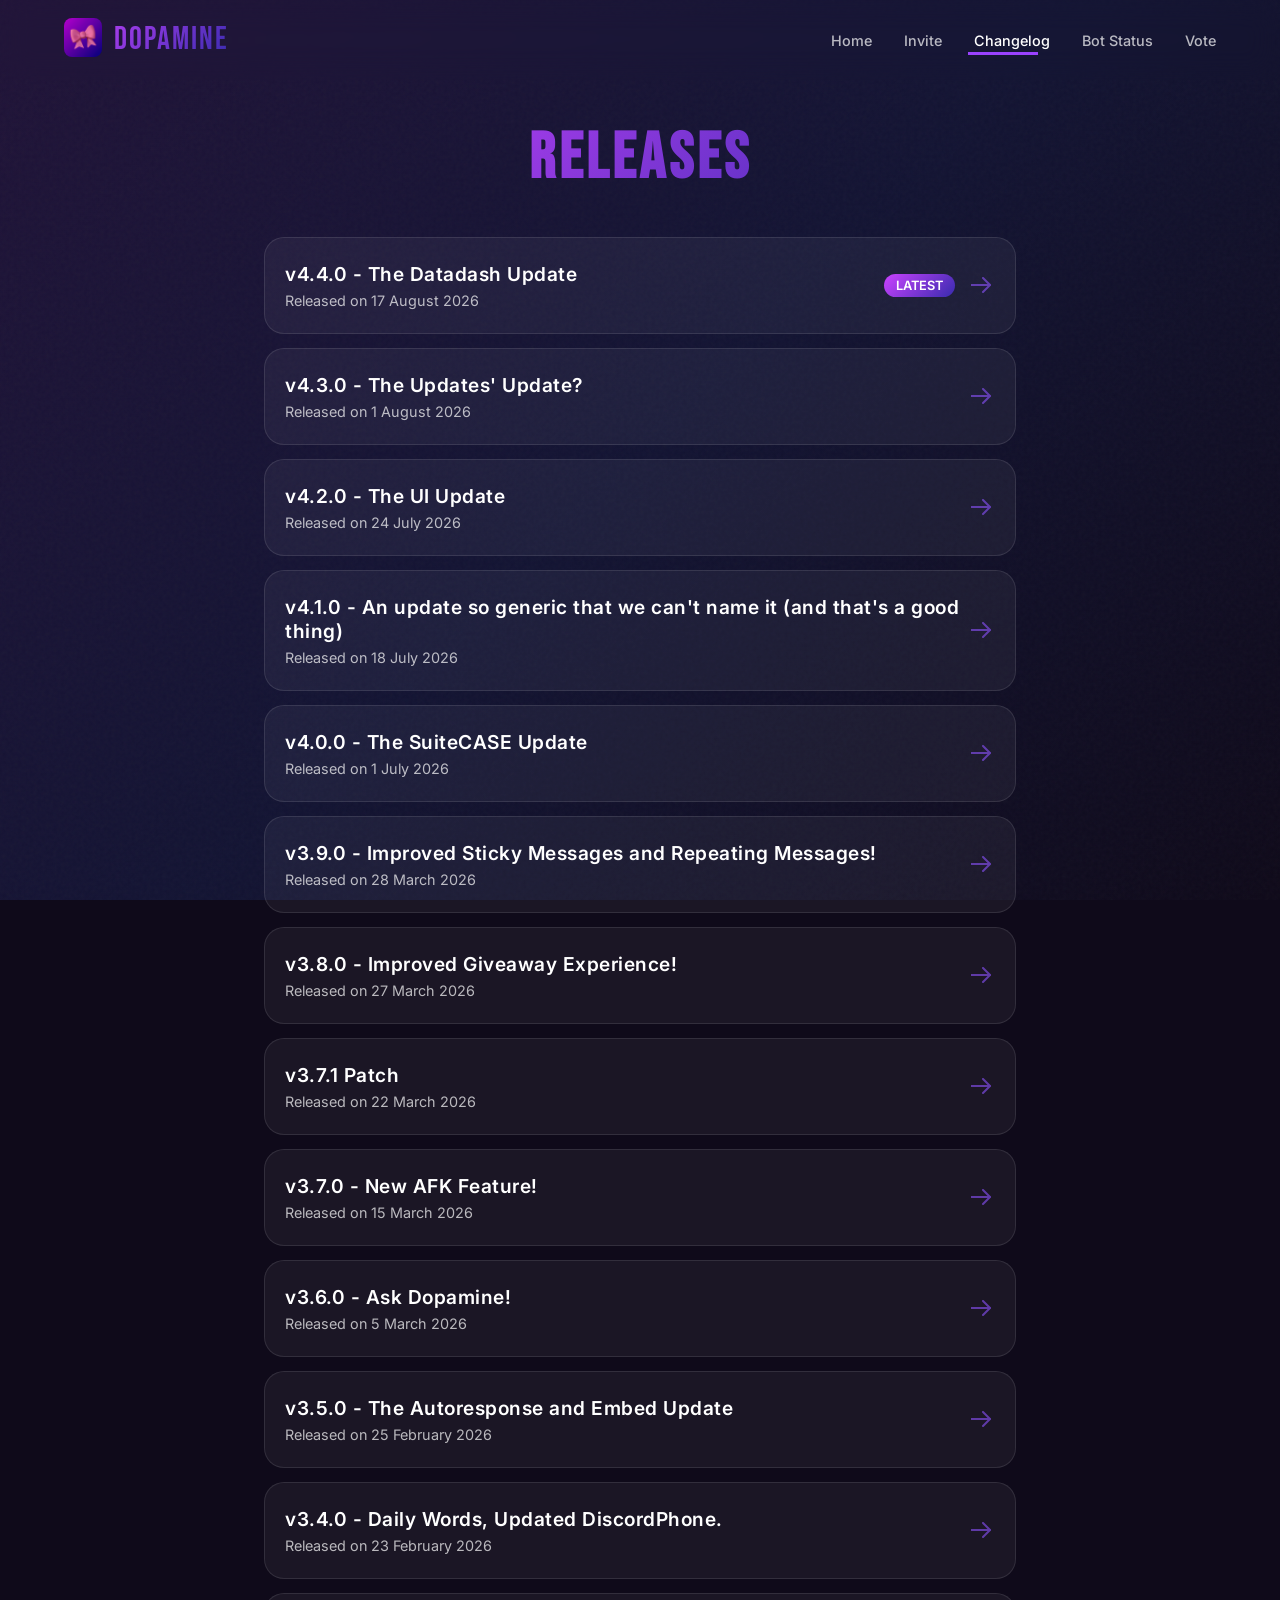
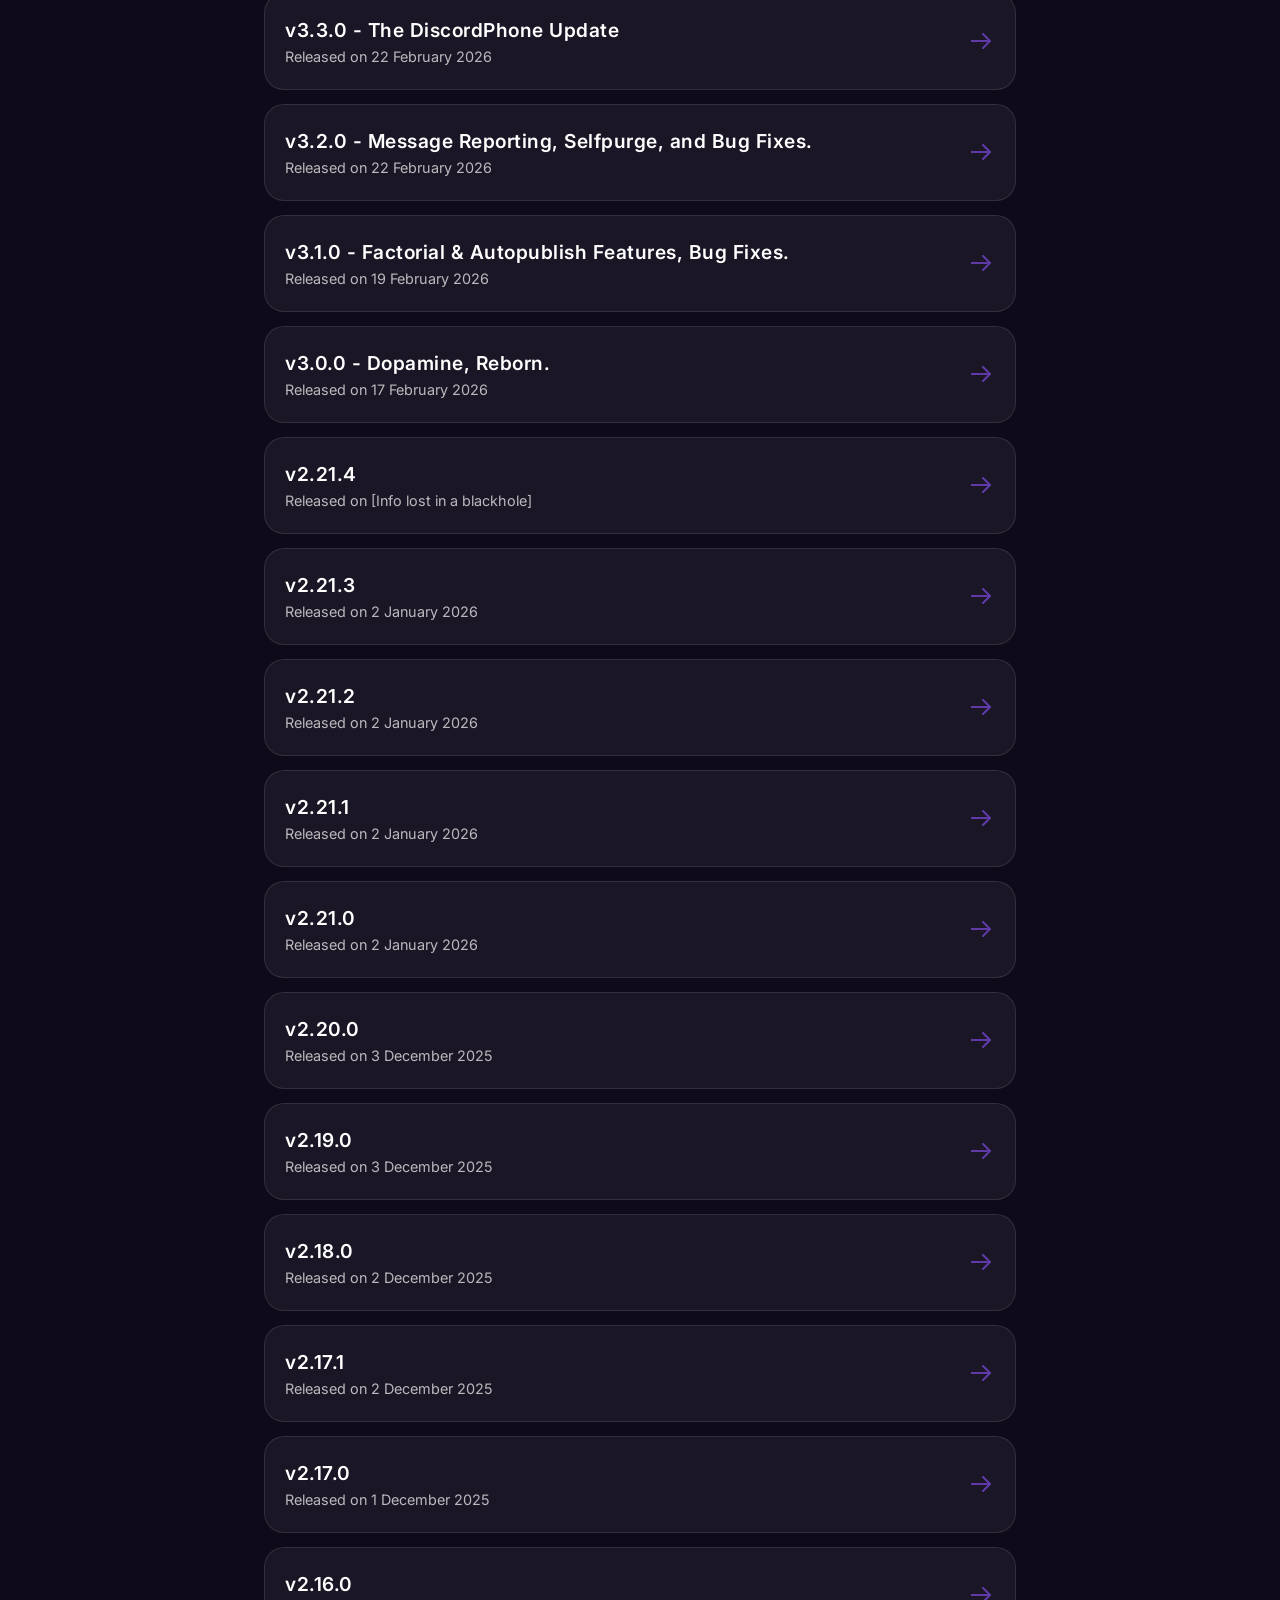
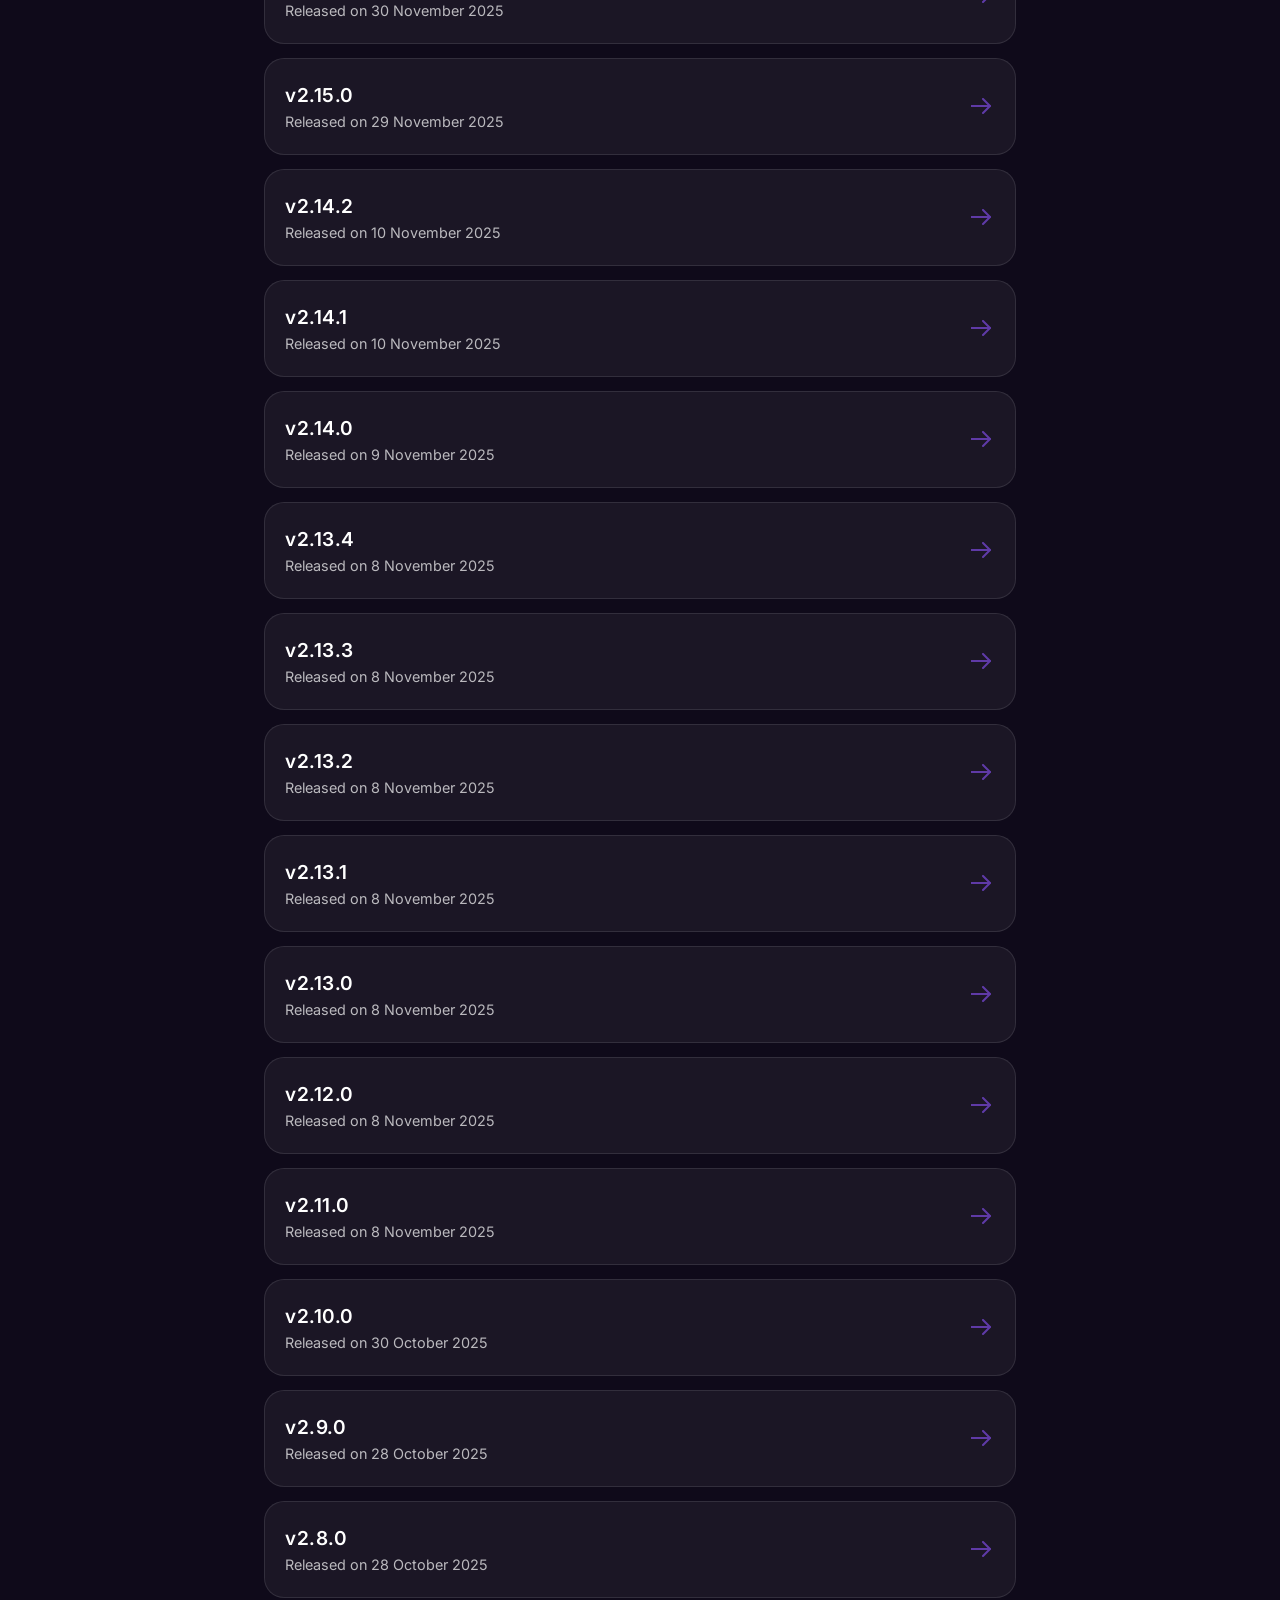
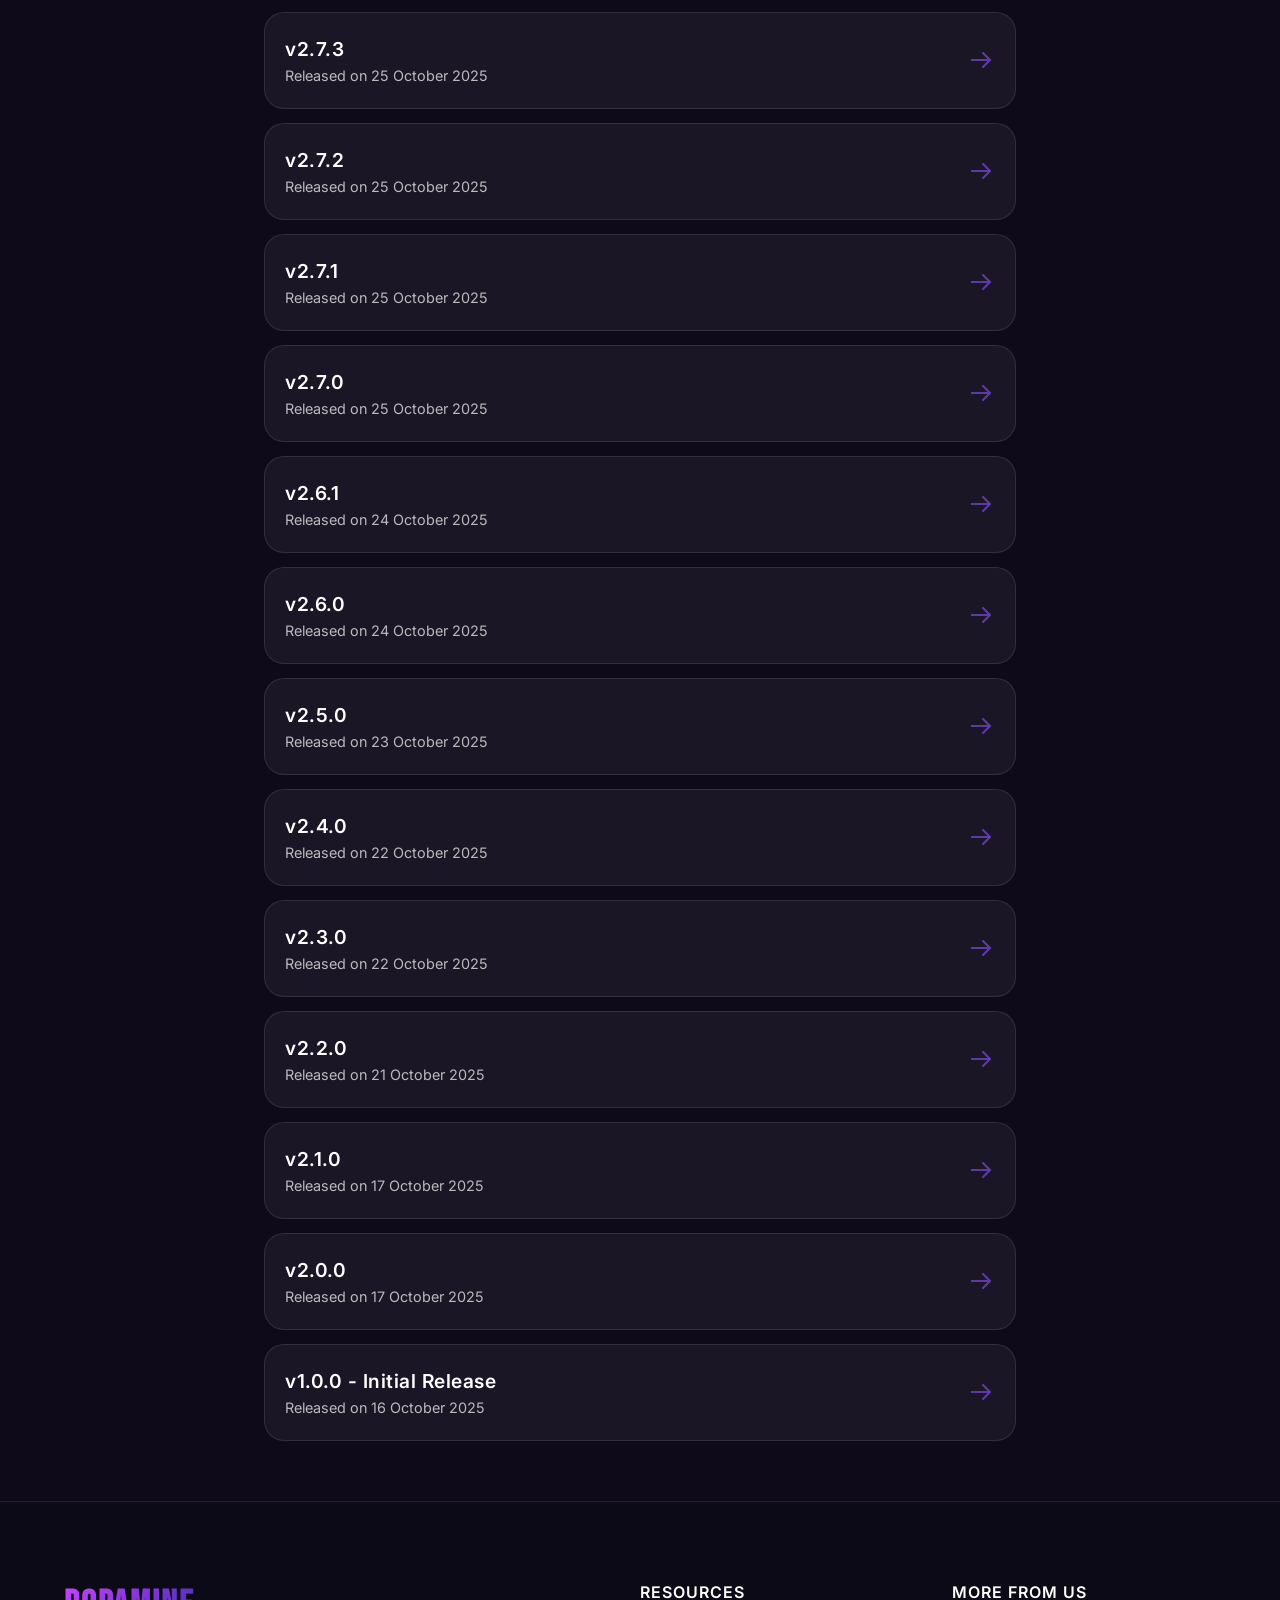
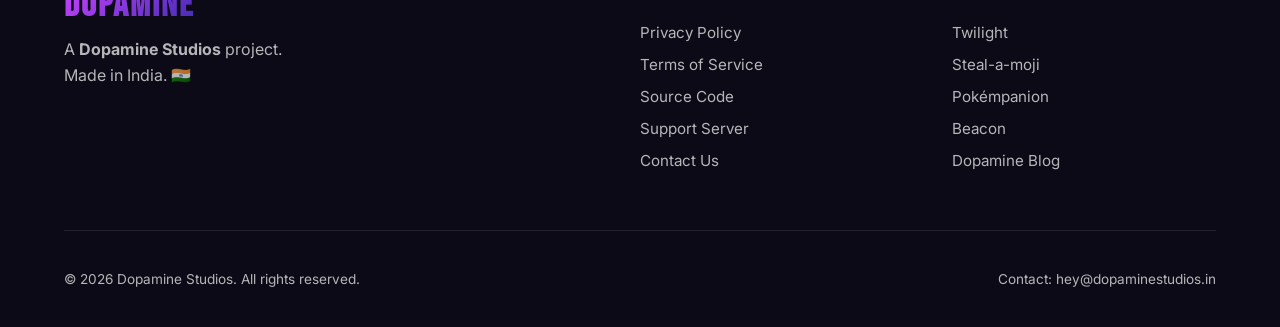
==== website/changelog.html @ 3462f00a "Open source dopamine's website and add it to repo to implement dashboard frontend" ====
<!DOCTYPE html>
<html lang="en">
<head>
  <meta charset="UTF-8">
  <meta name="viewport" content="width=device-width, initial-scale=1.0">
  <title>Dopamine - Changelog</title>
  <link rel="icon" type="image/ico" href="favico.ico">
  <link rel="stylesheet" href="https://fonts.googleapis.com/css2?family=Bebas+Neue&family=Inter:wght@400;500;600&display=swap">
  <link rel="stylesheet" href="style.css">
  <style>
    * {
      margin: 0;
      padding: 0;
      box-sizing: border-box;
    }


    body {
      font-family: 'Inter', sans-serif;
      background: var(--bg-primary);
      color: var(--text-primary);
      margin: 0;
      min-height: 100vh;
    }

    .bg-gradient {
      position: fixed; top: 0; left: 0; right: 0; bottom: 0;
      background: linear-gradient(135deg, #2c1a4d 0%, #161b44 50%, var(--bg-primary) 100%);
      opacity: 0.6; z-index: -2;
    }

    .container {
      margin: 0 auto;
      padding: 0 24px;
    }

    body > .container {
      padding-top: 120px;
      max-width: 800px;
    }

    h1 {
      font-family: 'Bebas Neue', sans-serif;
      font-size: 4rem;
      letter-spacing: 4px;
      background: linear-gradient(135deg, var(--accent-pink), var(--accent-purple));
      -webkit-background-clip: text; -webkit-text-fill-color: transparent;
      margin-bottom: 40px;
      text-align: center;
    }

    .changelog-list { display: flex; flex-direction: column; gap: 14px; }

    .version-card {
      background: var(--glass-bg);
      border: 1px solid var(--glass-border);
      border-radius: 20px;
      padding: 24px 20px;
      display: flex;
      justify-content: space-between;
      align-items: center;
      text-decoration: none;
      color: inherit;
      transition: all 0.3s ease;
    }

    .version-info h3 {
      font-size: 1.2rem;
      margin-bottom: 6px;
      font-weight: 600;
      letter-spacing: 0.5px;
    }
    .version-info p { color: var(--text-secondary); font-size: 0.9rem; }

    .badge {
      padding: 4px 12px;
      border-radius: 50px;
      font-size: 0.8rem;
      font-weight: 600;
      background: var(--accent-purple);
      display: none;
    }
    .version-card:hover {
      border-color: rgb(149, 83, 250);
      background: rgba(255, 255, 255, 0.08);
      transform: translateX(5px);

      box-shadow: 0 10px 20px rgba(160, 78, 248, 0.2);
    }
    .version-card:first-child .badge { display: block; background: linear-gradient(135deg, var(--accent-pink), var(--accent-purple)); }
    
    .back-home {
        display: block; text-align: center; margin-bottom: 20px;
        color: var(--accent-pink); text-decoration: none; font-weight: 500;
    }

    .version-action {
      display: flex;
      align-items: center;
      gap: 16px;
    }

    .arrow {
      font-size: 2.0rem;
      color: rgb(141, 84, 255);
      transition: transform 0.3s ease;
      opacity: 0.6;
    }

    .version-card:hover .arrow {
      transform: translateX(5px);
      opacity: 1;
    }

    .badge {
      margin-left: auto;
    }
  </style>
</head>
<body>
  <div class="container">
    <h1>RELEASES</h1>

    <div class="changelog-list">
      <a href="version.html?v=4.4.0" class="version-card">
        <div class="version-info">
          <h3>v4.4.0 - The Datadash Update</h3>
          <p>Released on 17 August 2026</p>
        </div>
        <div class="version-action">
        <span class="badge">LATEST</span>
          <span class="arrow">
  <svg viewBox="0 0 24 24" width="24" height="24" stroke="currentColor" stroke-width="2" fill="none" stroke-linecap="round" stroke-linejoin="round">
    <line x1="0" y1="12" x2="19" y2="12"></line>
    <polyline points="12 5 19 12 12 19"></polyline>
  </svg>
</span>
        </div>
      </a>
      <a href="version.html?v=4.3.0" class="version-card">
        <div class="version-info">
          <h3>v4.3.0 - The Updates' Update?</h3>
          <p>Released on 1 August 2026</p>
        </div>
        <span class="arrow">
  <svg viewBox="0 0 24 24" width="24" height="24" stroke="currentColor" stroke-width="2" fill="none" stroke-linecap="round" stroke-linejoin="round">
    <line x1="0" y1="12" x2="19" y2="12"></line>
    <polyline points="12 5 19 12 12 19"></polyline>
  </svg>
</span>
      </a>
      <a href="version.html?v=4.2.0" class="version-card">
        <div class="version-info">
          <h3>v4.2.0 - The UI Update</h3>
          <p>Released on 24 July 2026</p>
        </div>
        <span class="arrow">
  <svg viewBox="0 0 24 24" width="24" height="24" stroke="currentColor" stroke-width="2" fill="none" stroke-linecap="round" stroke-linejoin="round">
    <line x1="0" y1="12" x2="19" y2="12"></line>
    <polyline points="12 5 19 12 12 19"></polyline>
  </svg>
</span>
      </a>
      <a href="version.html?v=4.1.0" class="version-card">
        <div class="version-info">
          <h3>v4.1.0 - An update so generic that we can't name it (and that's a good thing)</h3>
          <p>Released on 18 July 2026</p>
        </div>
        <span class="arrow">
  <svg viewBox="0 0 24 24" width="24" height="24" stroke="currentColor" stroke-width="2" fill="none" stroke-linecap="round" stroke-linejoin="round">
    <line x1="0" y1="12" x2="19" y2="12"></line>
    <polyline points="12 5 19 12 12 19"></polyline>
  </svg>
</span>
      </a>
      <a href="version.html?v=4.0.0" class="version-card">
        <div class="version-info">
          <h3>v4.0.0 - The SuiteCASE Update</h3>
          <p>Released on 1 July 2026</p>
        </div>
        <span class="arrow">
  <svg viewBox="0 0 24 24" width="24" height="24" stroke="currentColor" stroke-width="2" fill="none" stroke-linecap="round" stroke-linejoin="round">
    <line x1="0" y1="12" x2="19" y2="12"></line>
    <polyline points="12 5 19 12 12 19"></polyline>
  </svg>
</span>
      </a>
      <a href="version.html?v=3.9.0" class="version-card">
        <div class="version-info">
          <h3>v3.9.0 - Improved Sticky Messages and Repeating Messages!</h3>
          <p>Released on 28 March 2026</p>
        </div>
        <span class="arrow">
  <svg viewBox="0 0 24 24" width="24" height="24" stroke="currentColor" stroke-width="2" fill="none" stroke-linecap="round" stroke-linejoin="round">
    <line x1="0" y1="12" x2="19" y2="12"></line>
    <polyline points="12 5 19 12 12 19"></polyline>
  </svg>
</span>
      </a>

      <a href="version.html?v=3.8.0" class="version-card">
        <div class="version-info">
          <h3>v3.8.0 - Improved Giveaway Experience!</h3>
          <p>Released on 27 March 2026</p>
        </div>
        <span class="arrow">
  <svg viewBox="0 0 24 24" width="24" height="24" stroke="currentColor" stroke-width="2" fill="none" stroke-linecap="round" stroke-linejoin="round">
    <line x1="0" y1="12" x2="19" y2="12"></line>
    <polyline points="12 5 19 12 12 19"></polyline>
  </svg>
</span>
      </a>

      <a href="version.html?v=3.7.1" class="version-card">
        <div class="version-info">
          <h3>v3.7.1 Patch</h3>
          <p>Released on 22 March 2026</p>
        </div>
        <span class="arrow">
  <svg viewBox="0 0 24 24" width="24" height="24" stroke="currentColor" stroke-width="2" fill="none" stroke-linecap="round" stroke-linejoin="round">
    <line x1="0" y1="12" x2="19" y2="12"></line>
    <polyline points="12 5 19 12 12 19"></polyline>
  </svg>
</span>
      </a>

      <a href="version.html?v=3.7.0" class="version-card">
        <div class="version-info">
          <h3>v3.7.0 - New AFK Feature!</h3>
          <p>Released on 15 March 2026</p>
        </div>
        <span class="arrow">
  <svg viewBox="0 0 24 24" width="24" height="24" stroke="currentColor" stroke-width="2" fill="none" stroke-linecap="round" stroke-linejoin="round">
    <line x1="0" y1="12" x2="19" y2="12"></line>
    <polyline points="12 5 19 12 12 19"></polyline>
  </svg>
</span>
      </a>

      <a href="version.html?v=3.6.0" class="version-card">
        <div class="version-info">
          <h3>v3.6.0 - Ask Dopamine!</h3>
          <p>Released on 5 March 2026</p>
        </div>
        <span class="arrow">
  <svg viewBox="0 0 24 24" width="24" height="24" stroke="currentColor" stroke-width="2" fill="none" stroke-linecap="round" stroke-linejoin="round">
    <line x1="0" y1="12" x2="19" y2="12"></line>
    <polyline points="12 5 19 12 12 19"></polyline>
  </svg>
</span>
      </a>
      <a href="version.html?v=3.5.0" class="version-card">
        <div class="version-info">
          <h3>v3.5.0 - The Autoresponse and Embed Update</h3>
          <p>Released on 25 February 2026</p>
        </div>
        <span class="arrow">
  <svg viewBox="0 0 24 24" width="24" height="24" stroke="currentColor" stroke-width="2" fill="none" stroke-linecap="round" stroke-linejoin="round">
    <line x1="0" y1="12" x2="19" y2="12"></line>
    <polyline points="12 5 19 12 12 19"></polyline>
  </svg>
</span>
      </a>

      <a href="version.html?v=3.4.0" class="version-card">
        <div class="version-info">
          <h3>v3.4.0 - Daily Words, Updated DiscordPhone.</h3>
          <p>Released on 23 February 2026</p>
        </div>
        <span class="arrow">
  <svg viewBox="0 0 24 24" width="24" height="24" stroke="currentColor" stroke-width="2" fill="none" stroke-linecap="round" stroke-linejoin="round">
    <line x1="0" y1="12" x2="19" y2="12"></line>
    <polyline points="12 5 19 12 12 19"></polyline>
  </svg>
</span>
      </a>
      <a href="version.html?v=3.3.0" class="version-card">
        <div class="version-info">
          <h3>v3.3.0 - The DiscordPhone Update</h3>
          <p>Released on 22 February 2026</p>
        </div>
        <span class="arrow">
  <svg viewBox="0 0 24 24" width="24" height="24" stroke="currentColor" stroke-width="2" fill="none" stroke-linecap="round" stroke-linejoin="round">
    <line x1="0" y1="12" x2="19" y2="12"></line>
    <polyline points="12 5 19 12 12 19"></polyline>
  </svg>
</span>
      </a>

      <a href="version.html?v=3.2.0" class="version-card">
        <div class="version-info">
          <h3>v3.2.0 - Message Reporting, Selfpurge, and Bug Fixes.</h3>
          <p>Released on 22 February 2026</p>
        </div>
        <span class="arrow">
  <svg viewBox="0 0 24 24" width="24" height="24" stroke="currentColor" stroke-width="2" fill="none" stroke-linecap="round" stroke-linejoin="round">
    <line x1="0" y1="12" x2="19" y2="12"></line>
    <polyline points="12 5 19 12 12 19"></polyline>
  </svg>
</span>
      </a>

      <a href="version.html?v=3.1.0" class="version-card">
        <div class="version-info">
          <h3>v3.1.0 - Factorial & Autopublish Features, Bug Fixes.</h3>
          <p>Released on 19 February 2026</p>
        </div>
        <span class="arrow">
  <svg viewBox="0 0 24 24" width="24" height="24" stroke="currentColor" stroke-width="2" fill="none" stroke-linecap="round" stroke-linejoin="round">
    <line x1="0" y1="12" x2="19" y2="12"></line>
    <polyline points="12 5 19 12 12 19"></polyline>
  </svg>
</span>
      </a>

      <a href="version.html?v=3.0.0" class="version-card">
      <div class="version-info">
        <h3>v3.0.0 - Dopamine, Reborn.</h3>
        <p>Released on 17 February 2026</p>
      </div>
        <span class="arrow">
  <svg viewBox="0 0 24 24" width="24" height="24" stroke="currentColor" stroke-width="2" fill="none" stroke-linecap="round" stroke-linejoin="round">
    <line x1="0" y1="12" x2="19" y2="12"></line>
    <polyline points="12 5 19 12 12 19"></polyline>
  </svg>
</span>
      </a>

      <a href="version.html?v=2.21.4" class="version-card">
        <div class="version-info">
          <h3>v2.21.4</h3>
          <p>Released on [Info lost in a blackhole]</p>
        </div>
        <span class="arrow">
  <svg viewBox="0 0 24 24" width="24" height="24" stroke="currentColor" stroke-width="2" fill="none" stroke-linecap="round" stroke-linejoin="round">
    <line x1="0" y1="12" x2="19" y2="12"></line>
    <polyline points="12 5 19 12 12 19"></polyline>
  </svg>
</span>
      </a>

      <a href="version.html?v=2.21.3" class="version-card">
        <div class="version-info">
          <h3>v2.21.3</h3>
          <p>Released on 2 January 2026</p>
        </div>
        <span class="arrow">
  <svg viewBox="0 0 24 24" width="24" height="24" stroke="currentColor" stroke-width="2" fill="none" stroke-linecap="round" stroke-linejoin="round">
    <line x1="0" y1="12" x2="19" y2="12"></line>
    <polyline points="12 5 19 12 12 19"></polyline>
  </svg>
</span>
      </a>

      <a href="version.html?v=2.21.2" class="version-card">
        <div class="version-info">
          <h3>v2.21.2</h3>
          <p>Released on 2 January 2026</p>
        </div>
        <span class="arrow">
  <svg viewBox="0 0 24 24" width="24" height="24" stroke="currentColor" stroke-width="2" fill="none" stroke-linecap="round" stroke-linejoin="round">
    <line x1="0" y1="12" x2="19" y2="12"></line>
    <polyline points="12 5 19 12 12 19"></polyline>
  </svg>
</span>
      </a>

      <a href="version.html?v=2.21.1" class="version-card">
        <div class="version-info">
          <h3>v2.21.1</h3>
          <p>Released on 2 January 2026</p>
        </div>
        <span class="arrow">
  <svg viewBox="0 0 24 24" width="24" height="24" stroke="currentColor" stroke-width="2" fill="none" stroke-linecap="round" stroke-linejoin="round">
    <line x1="0" y1="12" x2="19" y2="12"></line>
    <polyline points="12 5 19 12 12 19"></polyline>
  </svg>
</span>
      </a>

      <a href="version.html?v=2.21.0" class="version-card">
        <div class="version-info">
          <h3>v2.21.0</h3>
          <p>Released on 2 January 2026</p>
        </div>
        <span class="arrow">
  <svg viewBox="0 0 24 24" width="24" height="24" stroke="currentColor" stroke-width="2" fill="none" stroke-linecap="round" stroke-linejoin="round">
    <line x1="0" y1="12" x2="19" y2="12"></line>
    <polyline points="12 5 19 12 12 19"></polyline>
  </svg>
</span>
      </a>

      <a href="version.html?v=2.20.0" class="version-card">
        <div class="version-info">
          <h3>v2.20.0</h3>
          <p>Released on 3 December 2025</p>
        </div>
        <span class="arrow">
  <svg viewBox="0 0 24 24" width="24" height="24" stroke="currentColor" stroke-width="2" fill="none" stroke-linecap="round" stroke-linejoin="round">
    <line x1="0" y1="12" x2="19" y2="12"></line>
    <polyline points="12 5 19 12 12 19"></polyline>
  </svg>
</span>
      </a>

      <a href="version.html?v=2.19.0" class="version-card">
        <div class="version-info">
          <h3>v2.19.0</h3>
          <p>Released on 3 December 2025</p>
        </div>
        <span class="arrow">
  <svg viewBox="0 0 24 24" width="24" height="24" stroke="currentColor" stroke-width="2" fill="none" stroke-linecap="round" stroke-linejoin="round">
    <line x1="0" y1="12" x2="19" y2="12"></line>
    <polyline points="12 5 19 12 12 19"></polyline>
  </svg>
</span>
      </a>

      <a href="version.html?v=2.18.0" class="version-card">
        <div class="version-info">
          <h3>v2.18.0</h3>
          <p>Released on 2 December 2025</p>
        </div>
        <span class="arrow">
  <svg viewBox="0 0 24 24" width="24" height="24" stroke="currentColor" stroke-width="2" fill="none" stroke-linecap="round" stroke-linejoin="round">
    <line x1="0" y1="12" x2="19" y2="12"></line>
    <polyline points="12 5 19 12 12 19"></polyline>
  </svg>
</span>
      </a>

      <a href="version.html?v=2.17.1" class="version-card">
        <div class="version-info">
          <h3>v2.17.1</h3>
          <p>Released on 2 December 2025</p>
        </div>
        <span class="arrow">
  <svg viewBox="0 0 24 24" width="24" height="24" stroke="currentColor" stroke-width="2" fill="none" stroke-linecap="round" stroke-linejoin="round">
    <line x1="0" y1="12" x2="19" y2="12"></line>
    <polyline points="12 5 19 12 12 19"></polyline>
  </svg>
</span>
      </a>


      <a href="version.html?v=2.17.0" class="version-card">
        <div class="version-info">
          <h3>v2.17.0</h3>
          <p>Released on 1 December 2025</p>
        </div>
        <span class="arrow">
  <svg viewBox="0 0 24 24" width="24" height="24" stroke="currentColor" stroke-width="2" fill="none" stroke-linecap="round" stroke-linejoin="round">
    <line x1="0" y1="12" x2="19" y2="12"></line>
    <polyline points="12 5 19 12 12 19"></polyline>
  </svg>
</span>
      </a>

      <a href="version.html?v=2.16.0" class="version-card">
        <div class="version-info">
          <h3>v2.16.0</h3>
          <p>Released on 30 November 2025</p>
        </div>
        <span class="arrow">
  <svg viewBox="0 0 24 24" width="24" height="24" stroke="currentColor" stroke-width="2" fill="none" stroke-linecap="round" stroke-linejoin="round">
    <line x1="0" y1="12" x2="19" y2="12"></line>
    <polyline points="12 5 19 12 12 19"></polyline>
  </svg>
</span>
      </a>

      <a href="version.html?v=2.15.0" class="version-card">
        <div class="version-info">
          <h3>v2.15.0</h3>
          <p>Released on 29 November 2025</p>
        </div>
        <span class="arrow">
  <svg viewBox="0 0 24 24" width="24" height="24" stroke="currentColor" stroke-width="2" fill="none" stroke-linecap="round" stroke-linejoin="round">
    <line x1="0" y1="12" x2="19" y2="12"></line>
    <polyline points="12 5 19 12 12 19"></polyline>
  </svg>
</span>
      </a>

      <a href="version.html?v=2.14.2" class="version-card">
        <div class="version-info">
          <h3>v2.14.2</h3>
          <p>Released on 10 November 2025</p>
        </div>
        <span class="arrow">
  <svg viewBox="0 0 24 24" width="24" height="24" stroke="currentColor" stroke-width="2" fill="none" stroke-linecap="round" stroke-linejoin="round">
    <line x1="0" y1="12" x2="19" y2="12"></line>
    <polyline points="12 5 19 12 12 19"></polyline>
  </svg>
</span>
      </a>

      <a href="version.html?v=2.14.1" class="version-card">
        <div class="version-info">
          <h3>v2.14.1</h3>
          <p>Released on 10 November 2025</p>
        </div>
        <span class="arrow">
  <svg viewBox="0 0 24 24" width="24" height="24" stroke="currentColor" stroke-width="2" fill="none" stroke-linecap="round" stroke-linejoin="round">
    <line x1="0" y1="12" x2="19" y2="12"></line>
    <polyline points="12 5 19 12 12 19"></polyline>
  </svg>
</span>
      </a>

      <a href="version.html?v=2.14.0" class="version-card">
        <div class="version-info">
          <h3>v2.14.0</h3>
          <p>Released on 9 November 2025</p>
        </div>
        <span class="arrow">
  <svg viewBox="0 0 24 24" width="24" height="24" stroke="currentColor" stroke-width="2" fill="none" stroke-linecap="round" stroke-linejoin="round">
    <line x1="0" y1="12" x2="19" y2="12"></line>
    <polyline points="12 5 19 12 12 19"></polyline>
  </svg>
</span>
      </a>

      <a href="version.html?v=2.13.4" class="version-card">
        <div class="version-info">
          <h3>v2.13.4</h3>
          <p>Released on 8 November 2025</p>
        </div>
        <span class="arrow">
  <svg viewBox="0 0 24 24" width="24" height="24" stroke="currentColor" stroke-width="2" fill="none" stroke-linecap="round" stroke-linejoin="round">
    <line x1="0" y1="12" x2="19" y2="12"></line>
    <polyline points="12 5 19 12 12 19"></polyline>
  </svg>
</span>
      </a>

      <a href="version.html?v=2.13.3" class="version-card">
        <div class="version-info">
          <h3>v2.13.3</h3>
          <p>Released on 8 November 2025</p>
        </div>
        <span class="arrow">
  <svg viewBox="0 0 24 24" width="24" height="24" stroke="currentColor" stroke-width="2" fill="none" stroke-linecap="round" stroke-linejoin="round">
    <line x1="0" y1="12" x2="19" y2="12"></line>
    <polyline points="12 5 19 12 12 19"></polyline>
  </svg>
</span>
      </a>

      <a href="version.html?v=2.13.2" class="version-card">
        <div class="version-info">
          <h3>v2.13.2</h3>
          <p>Released on 8 November 2025</p>
        </div>
        <span class="arrow">
  <svg viewBox="0 0 24 24" width="24" height="24" stroke="currentColor" stroke-width="2" fill="none" stroke-linecap="round" stroke-linejoin="round">
    <line x1="0" y1="12" x2="19" y2="12"></line>
    <polyline points="12 5 19 12 12 19"></polyline>
  </svg>
</span>
      </a>

      <a href="version.html?v=2.13.1" class="version-card">
        <div class="version-info">
          <h3>v2.13.1</h3>
          <p>Released on 8 November 2025</p>
        </div>
        <span class="arrow">
  <svg viewBox="0 0 24 24" width="24" height="24" stroke="currentColor" stroke-width="2" fill="none" stroke-linecap="round" stroke-linejoin="round">
    <line x1="0" y1="12" x2="19" y2="12"></line>
    <polyline points="12 5 19 12 12 19"></polyline>
  </svg>
</span>
      </a>

      <a href="version.html?v=2.13.0" class="version-card">
        <div class="version-info">
          <h3>v2.13.0</h3>
          <p>Released on 8 November 2025</p>
        </div>
        <span class="arrow">
  <svg viewBox="0 0 24 24" width="24" height="24" stroke="currentColor" stroke-width="2" fill="none" stroke-linecap="round" stroke-linejoin="round">
    <line x1="0" y1="12" x2="19" y2="12"></line>
    <polyline points="12 5 19 12 12 19"></polyline>
  </svg>
</span>
      </a>

      <a href="version.html?v=2.12.0" class="version-card">
        <div class="version-info">
          <h3>v2.12.0</h3>
          <p>Released on 8 November 2025</p>
        </div>
        <span class="arrow">
  <svg viewBox="0 0 24 24" width="24" height="24" stroke="currentColor" stroke-width="2" fill="none" stroke-linecap="round" stroke-linejoin="round">
    <line x1="0" y1="12" x2="19" y2="12"></line>
    <polyline points="12 5 19 12 12 19"></polyline>
  </svg>
</span>
      </a>

      <a href="version.html?v=2.11.0" class="version-card">
        <div class="version-info">
          <h3>v2.11.0</h3>
          <p>Released on 8 November 2025</p>
        </div>
        <span class="arrow">
  <svg viewBox="0 0 24 24" width="24" height="24" stroke="currentColor" stroke-width="2" fill="none" stroke-linecap="round" stroke-linejoin="round">
    <line x1="0" y1="12" x2="19" y2="12"></line>
    <polyline points="12 5 19 12 12 19"></polyline>
  </svg>
</span>
      </a>

      <a href="version.html?v=2.10.0" class="version-card">
        <div class="version-info">
          <h3>v2.10.0</h3>
          <p>Released on 30 October 2025</p>
        </div>
        <span class="arrow">
  <svg viewBox="0 0 24 24" width="24" height="24" stroke="currentColor" stroke-width="2" fill="none" stroke-linecap="round" stroke-linejoin="round">
    <line x1="0" y1="12" x2="19" y2="12"></line>
    <polyline points="12 5 19 12 12 19"></polyline>
  </svg>
</span>
      </a>

      <a href="version.html?v=2.9.0" class="version-card">
        <div class="version-info">
          <h3>v2.9.0</h3>
          <p>Released on 28 October 2025</p>
        </div>
        <span class="arrow">
  <svg viewBox="0 0 24 24" width="24" height="24" stroke="currentColor" stroke-width="2" fill="none" stroke-linecap="round" stroke-linejoin="round">
    <line x1="0" y1="12" x2="19" y2="12"></line>
    <polyline points="12 5 19 12 12 19"></polyline>
  </svg>
</span>
      </a>

      <a href="version.html?v=2.8.0" class="version-card">
        <div class="version-info">
          <h3>v2.8.0</h3>
          <p>Released on 28 October 2025</p>
        </div>
        <span class="arrow">
  <svg viewBox="0 0 24 24" width="24" height="24" stroke="currentColor" stroke-width="2" fill="none" stroke-linecap="round" stroke-linejoin="round">
    <line x1="0" y1="12" x2="19" y2="12"></line>
    <polyline points="12 5 19 12 12 19"></polyline>
  </svg>
</span>
      </a>

      <a href="version.html?v=2.7.3" class="version-card">
        <div class="version-info">
          <h3>v2.7.3</h3>
          <p>Released on 25 October 2025</p>
        </div>
        <span class="arrow">
  <svg viewBox="0 0 24 24" width="24" height="24" stroke="currentColor" stroke-width="2" fill="none" stroke-linecap="round" stroke-linejoin="round">
    <line x1="0" y1="12" x2="19" y2="12"></line>
    <polyline points="12 5 19 12 12 19"></polyline>
  </svg>
</span>
      </a>

      <a href="version.html?v=2.7.2" class="version-card">
        <div class="version-info">
          <h3>v2.7.2</h3>
          <p>Released on 25 October 2025</p>
        </div>
        <span class="arrow">
  <svg viewBox="0 0 24 24" width="24" height="24" stroke="currentColor" stroke-width="2" fill="none" stroke-linecap="round" stroke-linejoin="round">
    <line x1="0" y1="12" x2="19" y2="12"></line>
    <polyline points="12 5 19 12 12 19"></polyline>
  </svg>
</span>
      </a>

      <a href="version.html?v=2.7.1" class="version-card">
        <div class="version-info">
          <h3>v2.7.1</h3>
          <p>Released on 25 October 2025</p>
        </div>
        <span class="arrow">
  <svg viewBox="0 0 24 24" width="24" height="24" stroke="currentColor" stroke-width="2" fill="none" stroke-linecap="round" stroke-linejoin="round">
    <line x1="0" y1="12" x2="19" y2="12"></line>
    <polyline points="12 5 19 12 12 19"></polyline>
  </svg>
</span>
      </a>

      <a href="version.html?v=2.7.0" class="version-card">
        <div class="version-info">
          <h3>v2.7.0</h3>
          <p>Released on 25 October 2025</p>
        </div>
        <span class="arrow">
  <svg viewBox="0 0 24 24" width="24" height="24" stroke="currentColor" stroke-width="2" fill="none" stroke-linecap="round" stroke-linejoin="round">
    <line x1="0" y1="12" x2="19" y2="12"></line>
    <polyline points="12 5 19 12 12 19"></polyline>
  </svg>
</span>
      </a>

      <a href="version.html?v=2.6.1" class="version-card">
        <div class="version-info">
          <h3>v2.6.1</h3>
          <p>Released on 24 October 2025</p>
        </div>
        <span class="arrow">
  <svg viewBox="0 0 24 24" width="24" height="24" stroke="currentColor" stroke-width="2" fill="none" stroke-linecap="round" stroke-linejoin="round">
    <line x1="0" y1="12" x2="19" y2="12"></line>
    <polyline points="12 5 19 12 12 19"></polyline>
  </svg>
</span>
      </a>

      <a href="version.html?v=2.6.0" class="version-card">
        <div class="version-info">
          <h3>v2.6.0</h3>
          <p>Released on 24 October 2025</p>
        </div>
        <span class="arrow">
  <svg viewBox="0 0 24 24" width="24" height="24" stroke="currentColor" stroke-width="2" fill="none" stroke-linecap="round" stroke-linejoin="round">
    <line x1="0" y1="12" x2="19" y2="12"></line>
    <polyline points="12 5 19 12 12 19"></polyline>
  </svg>
</span>
      </a>

      <a href="version.html?v=2.5.0" class="version-card">
        <div class="version-info">
          <h3>v2.5.0</h3>
          <p>Released on 23 October 2025</p>
        </div>
        <span class="arrow">
  <svg viewBox="0 0 24 24" width="24" height="24" stroke="currentColor" stroke-width="2" fill="none" stroke-linecap="round" stroke-linejoin="round">
    <line x1="0" y1="12" x2="19" y2="12"></line>
    <polyline points="12 5 19 12 12 19"></polyline>
  </svg>
</span>
      </a>

      <a href="version.html?v=2.4.0" class="version-card">
        <div class="version-info">
          <h3>v2.4.0</h3>
          <p>Released on 22 October 2025</p>
        </div>
        <span class="arrow">
  <svg viewBox="0 0 24 24" width="24" height="24" stroke="currentColor" stroke-width="2" fill="none" stroke-linecap="round" stroke-linejoin="round">
    <line x1="0" y1="12" x2="19" y2="12"></line>
    <polyline points="12 5 19 12 12 19"></polyline>
  </svg>
</span>
      </a>

      <a href="version.html?v=2.3.0" class="version-card">
        <div class="version-info">
          <h3>v2.3.0</h3>
          <p>Released on 22 October 2025</p>
        </div>
        <span class="arrow">
  <svg viewBox="0 0 24 24" width="24" height="24" stroke="currentColor" stroke-width="2" fill="none" stroke-linecap="round" stroke-linejoin="round">
    <line x1="0" y1="12" x2="19" y2="12"></line>
    <polyline points="12 5 19 12 12 19"></polyline>
  </svg>
</span>
      </a>

      <a href="version.html?v=2.2.0" class="version-card">
        <div class="version-info">
          <h3>v2.2.0</h3>
          <p>Released on 21 October 2025</p>
        </div>
        <span class="arrow">
  <svg viewBox="0 0 24 24" width="24" height="24" stroke="currentColor" stroke-width="2" fill="none" stroke-linecap="round" stroke-linejoin="round">
    <line x1="0" y1="12" x2="19" y2="12"></line>
    <polyline points="12 5 19 12 12 19"></polyline>
  </svg>
</span>
      </a>

      <a href="version.html?v=2.1.0" class="version-card">
        <div class="version-info">
          <h3>v2.1.0</h3>
          <p>Released on 17 October 2025</p>
        </div>
        <span class="arrow">
  <svg viewBox="0 0 24 24" width="24" height="24" stroke="currentColor" stroke-width="2" fill="none" stroke-linecap="round" stroke-linejoin="round">
    <line x1="0" y1="12" x2="19" y2="12"></line>
    <polyline points="12 5 19 12 12 19"></polyline>
  </svg>
</span>
      </a>

        <a href="version.html?v=2.0.0" class="version-card">
          <div class="version-info">
            <h3>v2.0.0</h3>
            <p>Released on 17 October 2025</p>
          </div>
          <span class="arrow">
  <svg viewBox="0 0 24 24" width="24" height="24" stroke="currentColor" stroke-width="2" fill="none" stroke-linecap="round" stroke-linejoin="round">
    <line x1="0" y1="12" x2="19" y2="12"></line>
    <polyline points="12 5 19 12 12 19"></polyline>
  </svg>
</span>
        </a>

      <a href="version.html?v=1.0.0" class="version-card">
        <div class="version-info">
          <h3>v1.0.0 - Initial Release</h3>
          <p>Released on 16 October 2025</p>
        </div>
        <span class="arrow">
  <svg viewBox="0 0 24 24" width="24" height="24" stroke="currentColor" stroke-width="2" fill="none" stroke-linecap="round" stroke-linejoin="round">
    <line x1="0" y1="12" x2="19" y2="12"></line>
    <polyline points="12 5 19 12 12 19"></polyline>
  </svg>
</span>
      </a>


    </div>
  </div>

<script src="components.js"></script>
</body>
</html>
---- website/style.css ----
html {
    overflow-y: scroll;
}

:root {
    --bg-primary: #0f0a1a;
    --bg-secondary: #1a1429;
    --accent-purple: #382bae;
    --accent-blue: #4e5d94;
    --accent-pink: #ca42ff;
    --accent-pinkk: #9a42ff;
    --accent-primary: #ca42ff;
    --accent-primary-light: #e14ffd;
    --accent-secondary: #382bae;
    --accent-hot-pink: #9b59b6;
    --accent-hott-pink: #8859b6;
    --accent-pinkkk: #bc49ff;
    --text-primary: #ffffff;
    --text-secondary: rgba(255, 255, 255, 0.7);
    --glass-bg: rgba(255, 255, 255, 0.05);
    --glass-border: rgba(255, 255, 255, 0.1);
}

nav {
    position: fixed;
    top: 0;
    left: 0;
    right: 0;
    padding: 20px 0;
    z-index: 100;

    backdrop-filter: blur(15px);
    -webkit-backdrop-filter: blur(15px);
    background: rgba(15, 10, 26, 0);

    transition: transform 0.4s cubic-bezier(0.4, 0, 0.2, 1),
    border-color 0.3s ease,
    background-color 0.3s ease;

    border-bottom: 1px solid transparent;
}


.container {
    max-width: 1200px;
    margin: 0 auto;
    padding: 0 24px;
}

.container-header {
    display: inline-flex;
    align-items: center;
    font-family: 'Bebas Neue', sans-serif;
    text-decoration: none;
    letter-spacing: 2px;
    font-size: 2rem;
    background: linear-gradient(135deg, var(--accent-pink), var(--accent-purple));
    -webkit-background-clip: text;
    -webkit-text-fill-color: transparent;
    background-clip: text;
}

.container-headerr {
    display: inline-flex;
    align-items: center;
    font-family: 'Bebas Neue', sans-serif;
    text-decoration: none;
    letter-spacing: 2px;
    padding-bottom: 10px;
    font-size: 2rem;
    background: linear-gradient(135deg, var(--accent-pink), var(--accent-purple));
    -webkit-background-clip: text;
    -webkit-text-fill-color: transparent;
    background-clip: text;
}

.nav-links {
    position: relative;
    display: flex;
    gap: 32px;
    list-style: none;
    padding: 0;
    margin: 0;
}
.no-transition {
    transition: none !important;
}

.nav-underline {
    position: absolute;
    bottom: -5px;
    height: 3px;
    background: linear-gradient(90deg, var(--accent-pinkk), var(--accent-pinkk));
    transition: all 0.4s cubic-bezier(0.4, 0, 0.2, 1);
    pointer-events: none;
    left: 0;
    width: 0;
    opacity: 0;
    z-index: 10;
}

.nav-links a.active-link {
    color: var(--text-primary) !important;
    opacity: 1;
}

nav .container {
    max-width: 1200px !important;
    display: flex;
    justify-content: space-between;
    align-items: center;
}

.nav-links a {
    color: var(--text-secondary);
    text-decoration: none;
    font-size: 0.9rem;
    font-weight: 500;
    transition: color 0.3s ease;
}

.nav-links a:hover {
    color: var(--text-primary);
}

.menu-toggle {
    display: none;
    flex-direction: column;
    gap: 6px;
    background: none;
    border: none;
    cursor: pointer;
    z-index: 1001;
    padding: 10px;
}

.menu-toggle span {
    display: block;
    width: 25px;
    height: 2px;
    background: #d4ccf5;
    transition: all 0.3s ease;
}

nav.nav-scrolled {
    background: rgba(15, 10, 26, 0);
    backdrop-filter: blur(20px);
}

.nav-hidden {
    transform: translateY(-100%);
}

.logo {
    display: flex;
    align-items: center;
    justify-content: flex-start;
    font-family: 'Bebas Neue', sans-serif;
    font-size: 2rem;
    letter-spacing: 2px;
    background: linear-gradient(135deg, var(--accent-pink), var(--accent-purple));
    -webkit-background-clip: text;
    -webkit-text-fill-color: transparent;
    background-clip: text;
}

.logo-img {
    height: 1.2em;
    width: auto;
    margin-right: 12px;
    border-radius: 8px;
    position: relative;
    top: -2px;
}

body.legal-page {
    font-family: 'Inter', sans-serif;
    background: var(--bg-primary);
    color: var(--text-primary);
    margin: 0;
    min-height: 100vh;
}

.bg-gradient {
    position: fixed;
    top: 0;
    left: 0;
    right: 0;
    bottom: 0;
    background: linear-gradient(135deg, #2c1a4d 0%, #161b44 50%, var(--bg-primary) 100%);
    opacity: 0.6;
    z-index: -2;
}

.bg-noise {
    position: fixed;
    top: 0;
    left: 0;
    right: 0;
    bottom: 0;
    background-image: url("data:image/svg+xml,%3Csvg viewBox='0 0 256 256' xmlns='http://www.w3.org/2000/svg'%3E%3Cfilter id='noise'%3E%3CfeTurbulence type='fractalNoise' baseFrequency='0.9' numOctaves='4' stitchTiles='stitch'/%3E%3C/filter%3E%3Crect width='100%25' height='100%25' filter='url(%23noise)'/%3E%3C/svg%3E");
    opacity: 0.03;
    z-index: -1;
    pointer-events: none;
}

body.legal-page > .legal-container {
    max-width: 800px;
    margin: 0 auto;
    padding: 120px 24px 80px;
    position: relative;
    z-index: 1;
}

.legal-back {
    display: inline-flex;
    align-items: center;
    gap: 8px;
    margin-bottom: 24px;
    color: var(--accent-primary-light);
    text-decoration: none;
    font-weight: 500;
    font-size: 0.9rem;
    transition: color 0.2s ease;
}

.legal-back:hover {
    color: var(--accent-primary);
}

#content {
    background: var(--glass-bg);
    border: 1px solid var(--glass-border);
    padding: 40px;
    border-radius: 32px;
    backdrop-filter: blur(20px);
    line-height: 1.6;
}

#content h1,
#content h2 {
    font-family: 'Bebas Neue', sans-serif;
    letter-spacing: 2px;
    background: linear-gradient(135deg, var(--accent-primary), var(--accent-secondary));
    -webkit-background-clip: text;
    -webkit-text-fill-color: transparent;
    background-clip: text;
}

#content h3 {
    font-family: 'Bebas Neue', sans-serif;
    letter-spacing: 1px;
    color: var(--accent-primary-light);
}

#content h1 {
    font-size: 2rem;
    margin-bottom: 20px;
    border-bottom: 1px solid var(--glass-border);
    padding-bottom: 10px;
}

#content ul {
    padding-left: 20px;
    margin-bottom: 20px;
}

#content li {
    margin-bottom: 5px;
    color: var(--text-primary);
}

#content code {
    background: rgba(202, 66, 255, 0.25);
    padding: 2px 6px;
    border-radius: 4px;
    color: var(--accent-primary-light);
    font-size: 0.9em;
}

#content strong,
#content b {
    font-weight: 700;
    color: #ffffff;
}

#content p {
    color: #ffffff;
    margin-top: 10px;
    margin-bottom: 14px;
}

#content sub,
#content small {
    font-size: 0.75em;
    color: rgba(255, 255, 255, 0.75);
    vertical-align: sub;
}

#content a {
    color: var(--accent-primary-light) !important;
    text-decoration: underline;
    text-decoration-thickness: 1px;
    text-underline-offset: 2px;
    transition: color 0.2s ease;
}

#content a:hover {
    color: var(--accent-primary) !important;
}

#content hr {
    border: none;
    border-top: 1px solid rgba(255, 255, 255, 0.12);
    height: 0;
    margin: 28px 0;
    opacity: 1;
    background: none;
}

#content table {
    width: 100%;
    border-collapse: collapse;
    margin: 16px 0 24px;
    font-size: 0.95rem;
}

#content thead th {
    border-bottom: 2px solid rgba(255, 255, 255, 0.18);
}

#content th,
#content td {
    border: 1px solid rgba(255, 255, 255, 0.14);
    padding: 10px 14px;
    text-align: left;
    vertical-align: top;
}

#content th {
    background: rgba(202, 66, 255, 0.08);
    font-weight: 600;
    color: var(--text-primary);
    -webkit-text-fill-color: var(--text-primary);
    background-clip: border-box;
}

#content tr:nth-child(even) td {
    background: rgba(255, 255, 255, 0.03);
}

.back-link {
  display: inline-flex;
  align-items: center;
  gap: 8px;
  background: linear-gradient(135deg, var(--accent-pink), var(--accent-purple));
  -webkit-background-clip: text;
  -webkit-text-fill-color: transparent;
  background-clip: text;
  text-decoration: none !important;
  font-weight: 500;
  margin-bottom: 24px;
  transition: all 0.3s ease;
}
.arrow-icon {
  display: flex;
  align-items: center;
  transition: transform 0.3s ease;
  color: var(--accent-pink);
}
.back-link:hover .arrow-icon {
  transform: translateX(-5px);
}
.back-link:hover {
  opacity: 0.8;
}

footer {
    padding: 80px 0 40px;
    background: rgba(10, 10, 18, 0.5);
    border-top: 1px solid var(--glass-border);
    margin-top: 60px;
}

.footer-grid {
    display: grid;
    grid-template-columns: 2fr 1fr 1fr;
    gap: 48px;
    margin-bottom: 48px;
    text-align: left;
}

.footer-brand p {
    color: var(--text-secondary);
    line-height: 1.6;
    max-width: 300px;
}

.footer-brand .container-headerr h3 {
    margin: 0;
}

.footer-column h4 {
    font-size: 1rem;
    font-weight: 600;
    margin-bottom: 20px;
    color: var(--text-primary);
    text-transform: uppercase;
    letter-spacing: 1px;
}

.footer-links {
    list-style: none;
    padding: 0;
    margin: 0;
}

.footer-links li {
    margin-bottom: 12px;
}

.footer-links a {
    color: var(--text-secondary);
    text-decoration: none;
    transition: color 0.3s ease;
    font-size: 0.95rem;
}

.footer-links a:hover {
    color: rgba(171, 100, 252, 0.87);
}

.footer-bottom {
    padding-top: 40px;
    border-top: 1px solid var(--glass-border);
    display: flex;
    justify-content: space-between;
    align-items: center;
    color: var(--text-secondary);
    font-size: 0.85rem;
}

body.dopamine-invite-page {
    font-family: 'Inter', sans-serif;
    background: var(--bg-primary);
    color: var(--text-primary);
    min-height: 100vh;
}

.dopamine-bg-gradient {
    position: fixed;
    top: 0;
    left: 0;
    right: 0;
    bottom: 0;
    background: linear-gradient(135deg, #2c1a4d 0%, #161b44 50%, var(--bg-primary) 100%);
    opacity: 0.6;
    z-index: -2;
    pointer-events: none;
}

.dopamine-bg-noise {
    position: fixed;
    top: 0;
    left: 0;
    right: 0;
    bottom: 0;
    background-image: url("data:image/svg+xml,%3Csvg viewBox='0 0 256 256' xmlns='http://www.w3.org/2000/svg'%3E%3Cfilter id='noise'%3E%3CfeTurbulence type='fractalNoise' baseFrequency='0.9' numOctaves='4' stitchTiles='stitch'/%3E%3C/filter%3E%3Crect width='100%25' height='100%25' filter='url(%23noise)'/%3E%3C/svg%3E");
    opacity: 0.03;
    z-index: -1;
    pointer-events: none;
}

.invite-page {
    min-height: calc(100vh - 90px);
    display: flex;
    align-items: center;
    justify-content: center;
    padding: 40px 24px;
}

.invite-card {
    max-width: 440px;
    width: 100%;
    text-align: center;
    background: var(--glass-bg);
    border: 1px solid var(--glass-border);
    border-radius: 32px;
    padding: 56px 40px;
    backdrop-filter: blur(20px);
    box-shadow: 0 20px 50px rgba(102, 43, 174, 0.4);
}

.invite-card img {
    width: 80px;
    height: auto;
    border-radius: 16px;
    margin-bottom: 24px;
}

.invite-card h1 {
    font-family: 'Bebas Neue', sans-serif;
    font-size: 2.5rem;
    letter-spacing: 3px;
    margin-bottom: 16px;
    background: linear-gradient(135deg, var(--accent-pink), var(--accent-purple));
    -webkit-background-clip: text;
    -webkit-text-fill-color: transparent;
    background-clip: text;
}

.invite-card p {
    color: var(--text-secondary);
    line-height: 1.6;
    margin-bottom: 32px;
}

.btn-dopamine {
    display: inline-flex;
    align-items: center;
    justify-content: center;
    padding: 16px 32px;
    border-radius: 50px;
    font-size: 1rem;
    font-weight: 600;
    text-decoration: none;
    transition: all 0.3s ease;
    background: linear-gradient(135deg, var(--accent-hott-pink), var(--accent-purple));
    color: var(--text-primary);
    box-shadow: 0 4px 30px rgba(123, 47, 190, 0.35);
}

.btn-dopamine:hover {
    transform: translateY(-3px);
    box-shadow: 0 8px 40px rgba(123, 47, 190, 0.55);
}

.invite-note {
    margin-top: 24px;
    font-size: 0.85rem;
    color: var(--text-secondary);
}

.invite-note a {
    color: #bc49ff;
    text-decoration: none;
}

.invite-note a:hover {
    color: var(--accent-pink);
}

.invite-home {
    display: inline-block;
    margin-bottom: 32px;
    font-family: 'Bebas Neue', sans-serif;
    font-size: 1.25rem;
    letter-spacing: 2px;
    text-decoration: none;
    background: linear-gradient(135deg, var(--accent-pink), var(--accent-purple));
    -webkit-background-clip: text;
    -webkit-text-fill-color: transparent;
    background-clip: text;
}

@media (max-width: 768px) {
    .menu-toggle {
        display: flex;
    }
    .nav-underline {
        display: none;
    }

    .nav-links {
        display: flex;
        position: fixed;
        top: 0;
        right: -100%;
        width: 70%;
        height: 100vh;
        background: var(--bg-secondary);
        flex-direction: column;
        align-items: center;
        justify-content: center;
        gap: 40px;
        transition: 0.4s cubic-bezier(0.4, 0, 0.2, 1);
        box-shadow: -10px 0 30px rgba(0,0,0,0.5);
        z-index: 1000;
    }

    .nav-links.active {
        right: 0;
    }

    .menu-toggle.active span:nth-child(1) {
        transform: translateY(8px) rotate(45deg);
    }
    .menu-toggle.active span:nth-child(2) {
        opacity: 0;
    }
    .menu-toggle.active span:nth-child(3) {
        transform: translateY(-8px) rotate(-45deg);
    }

    body.legal-page > .legal-container {
        padding-top: 100px;
    }

    #content h1 {
        font-size: 1.75rem;
        margin-bottom: 15px;
    }

    #content h2 {
        font-size: 1.5rem;
    }

    #content {
        padding: 24px;
        overflow-x: auto;
    }

    #content table {
        font-size: 0.85rem;
    }

    #content th,
    #content td {
        padding: 8px 10px;
    }

    .footer-grid {
        grid-template-columns: 1fr;
        text-align: center;
        gap: 32px;
    }

    .footer-brand p {
        margin: 0 auto;
    }
    .footer-bottom {
        flex-init: initial;
        flex-direction: column;
        gap: 16px;
    }
}
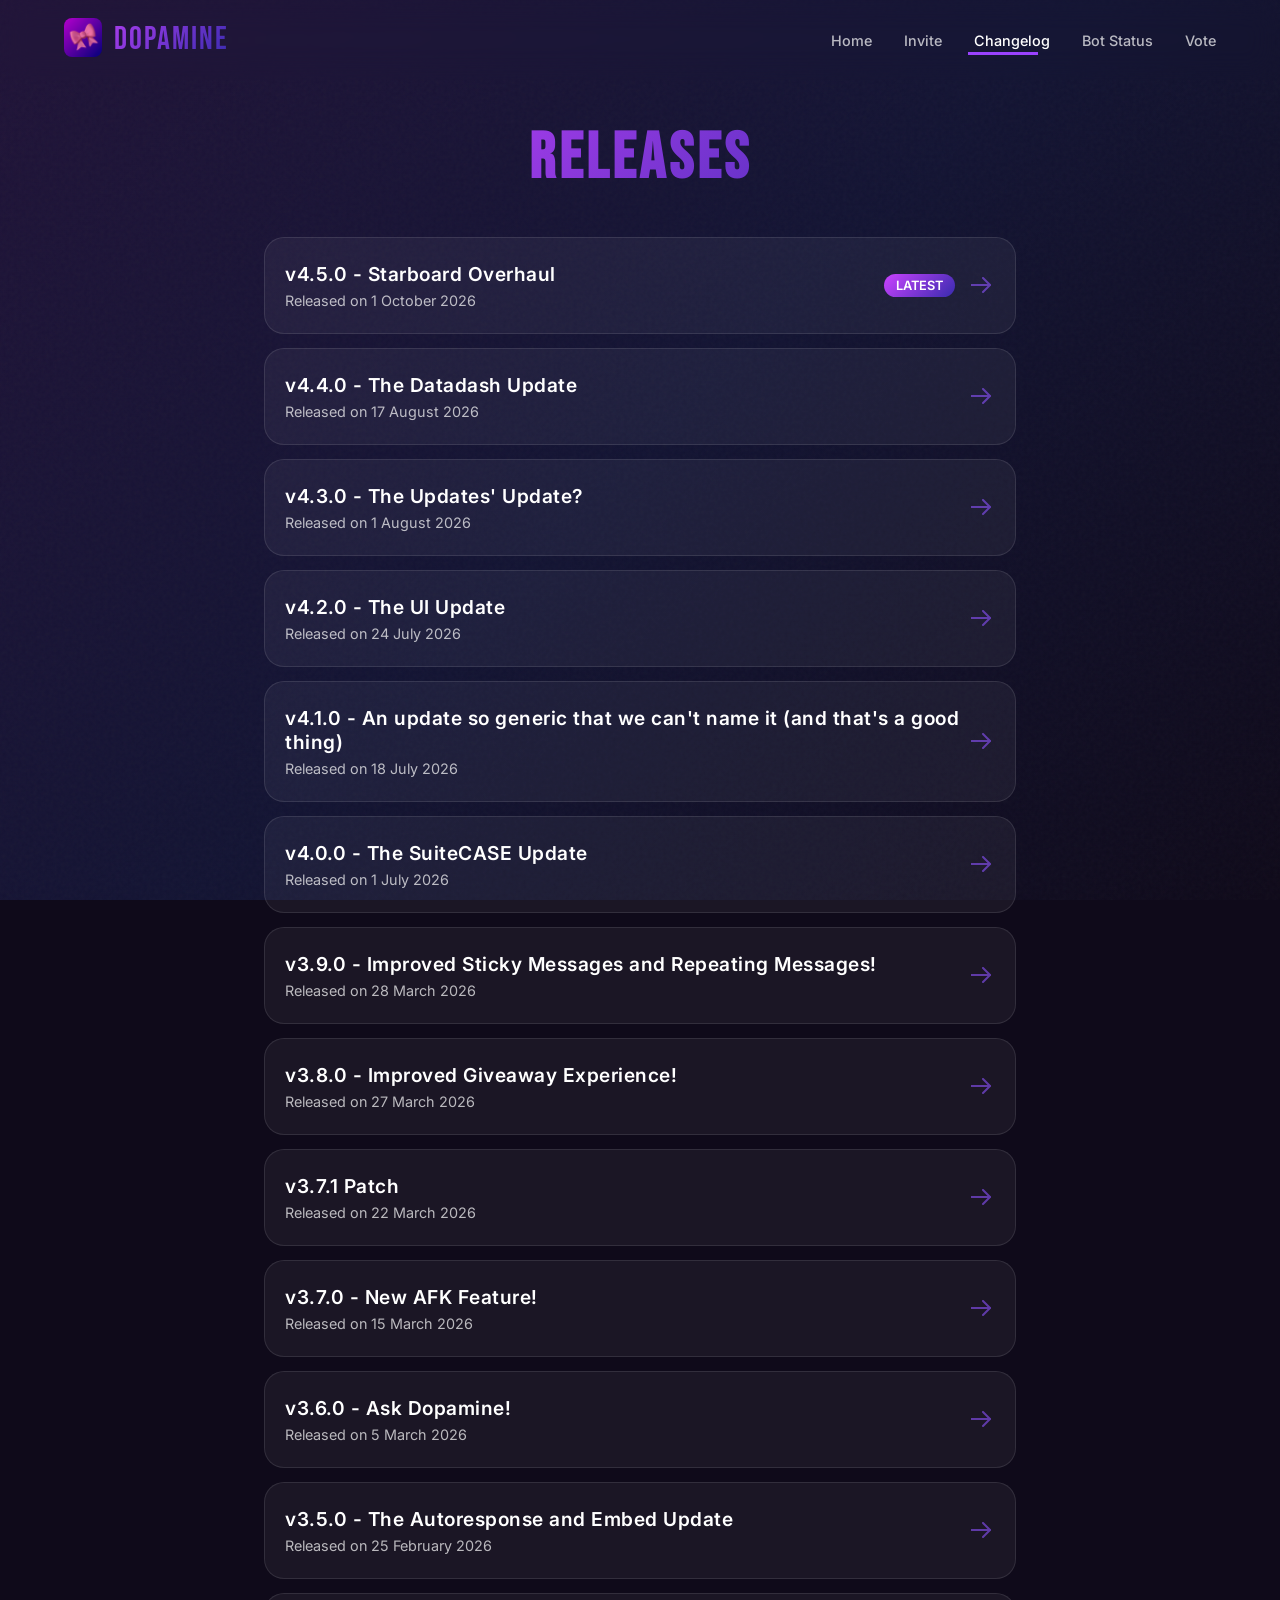
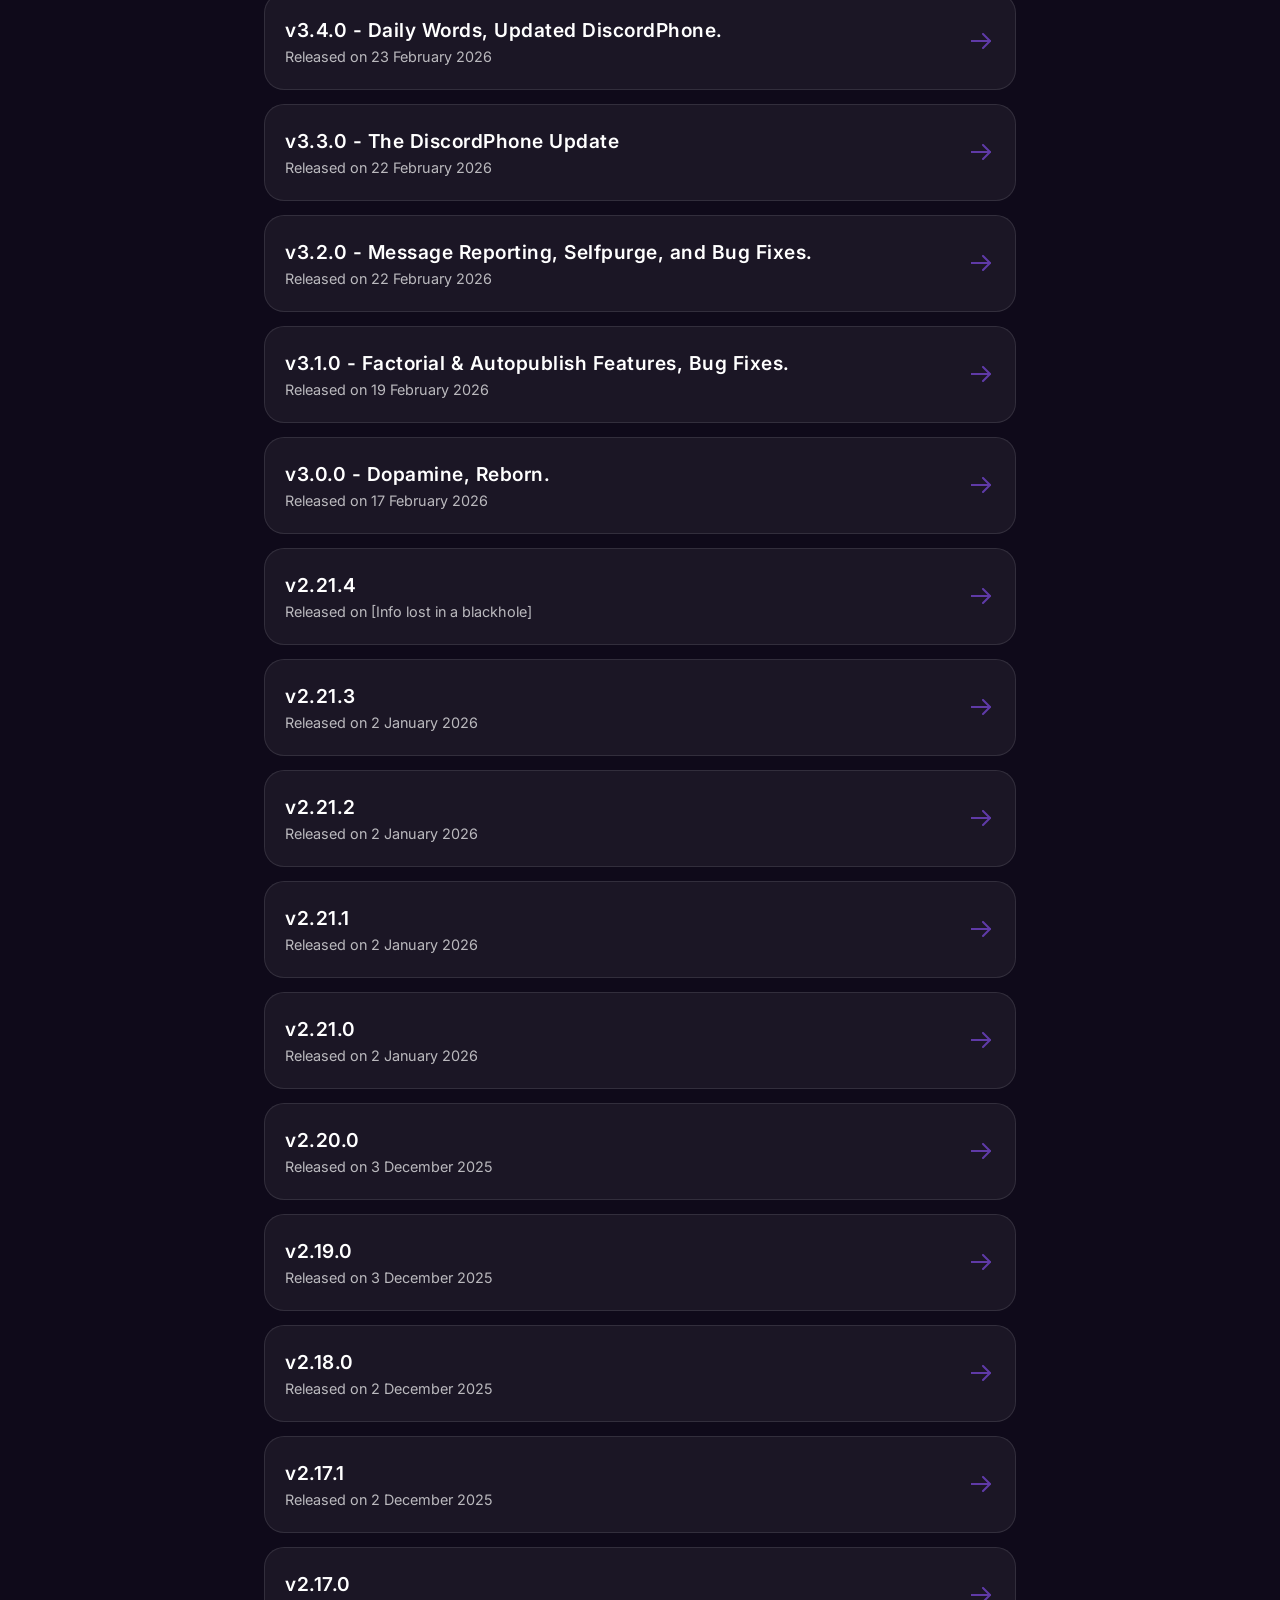
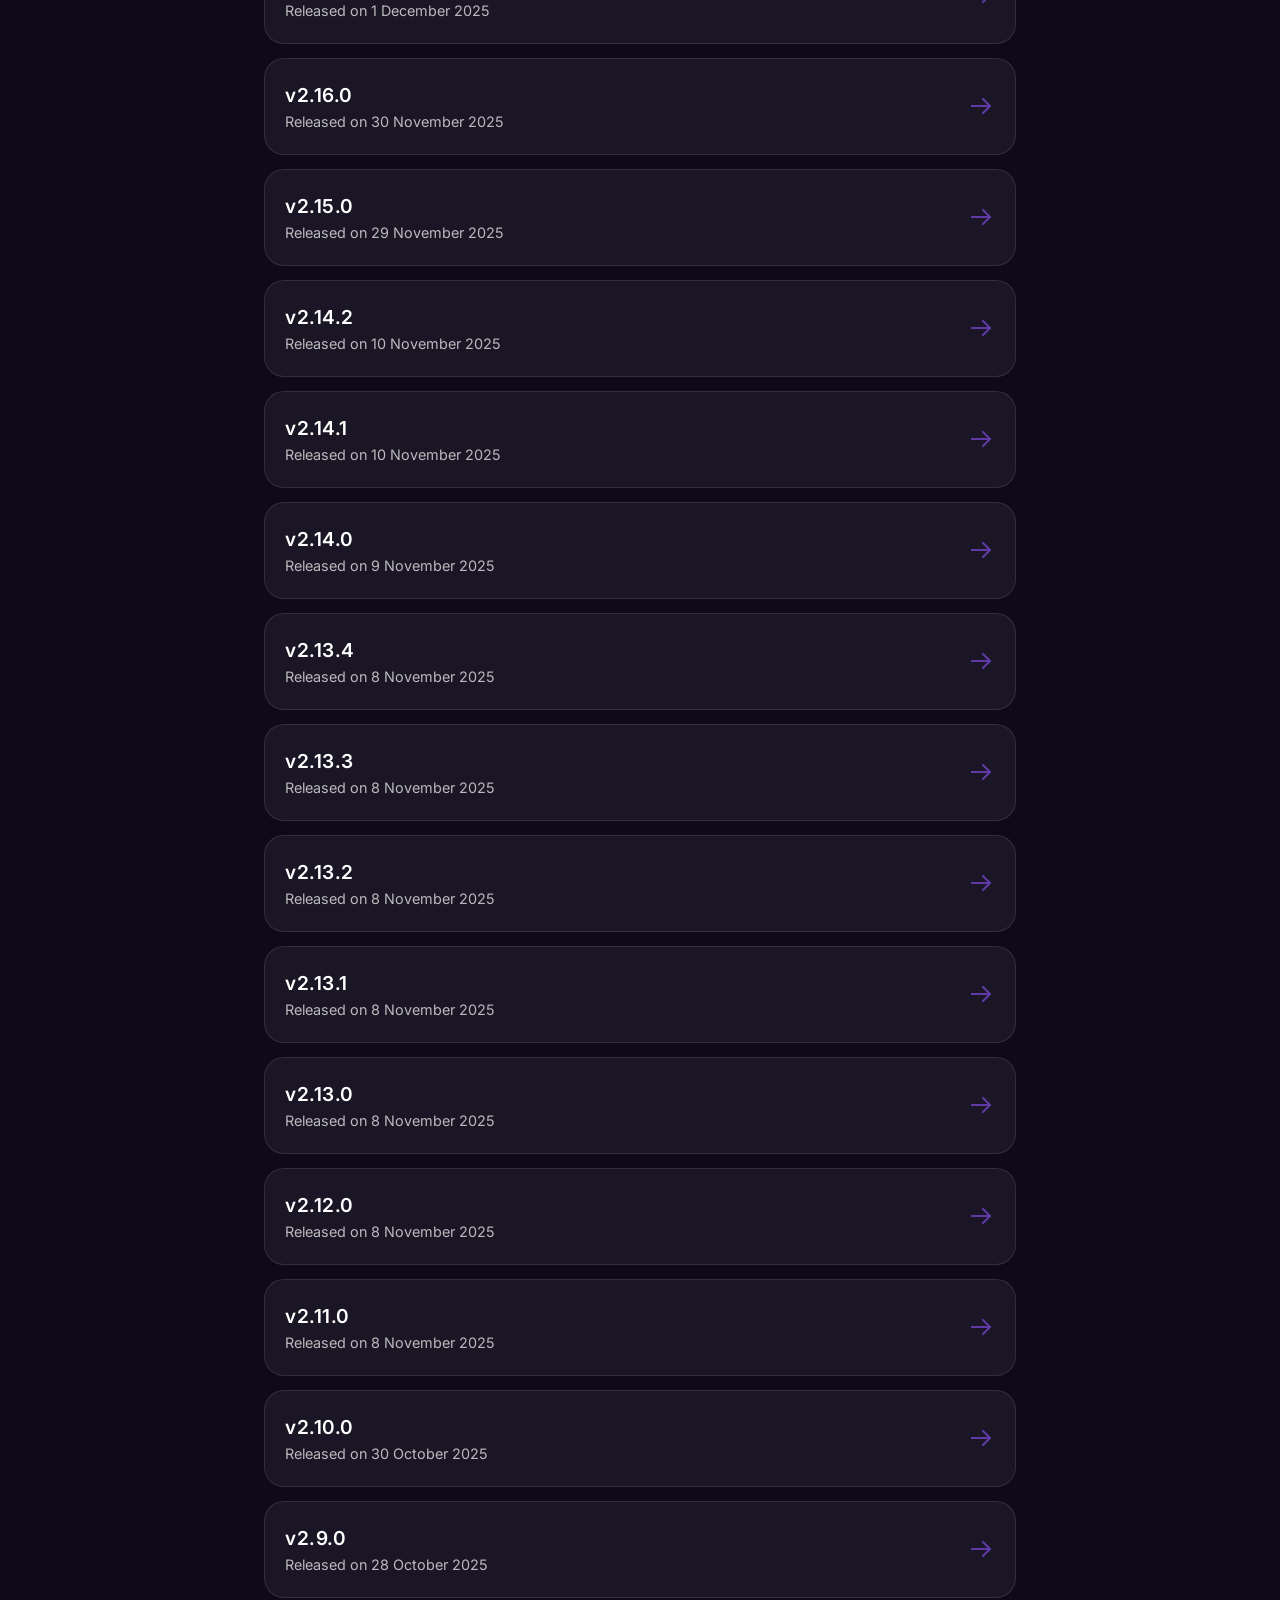
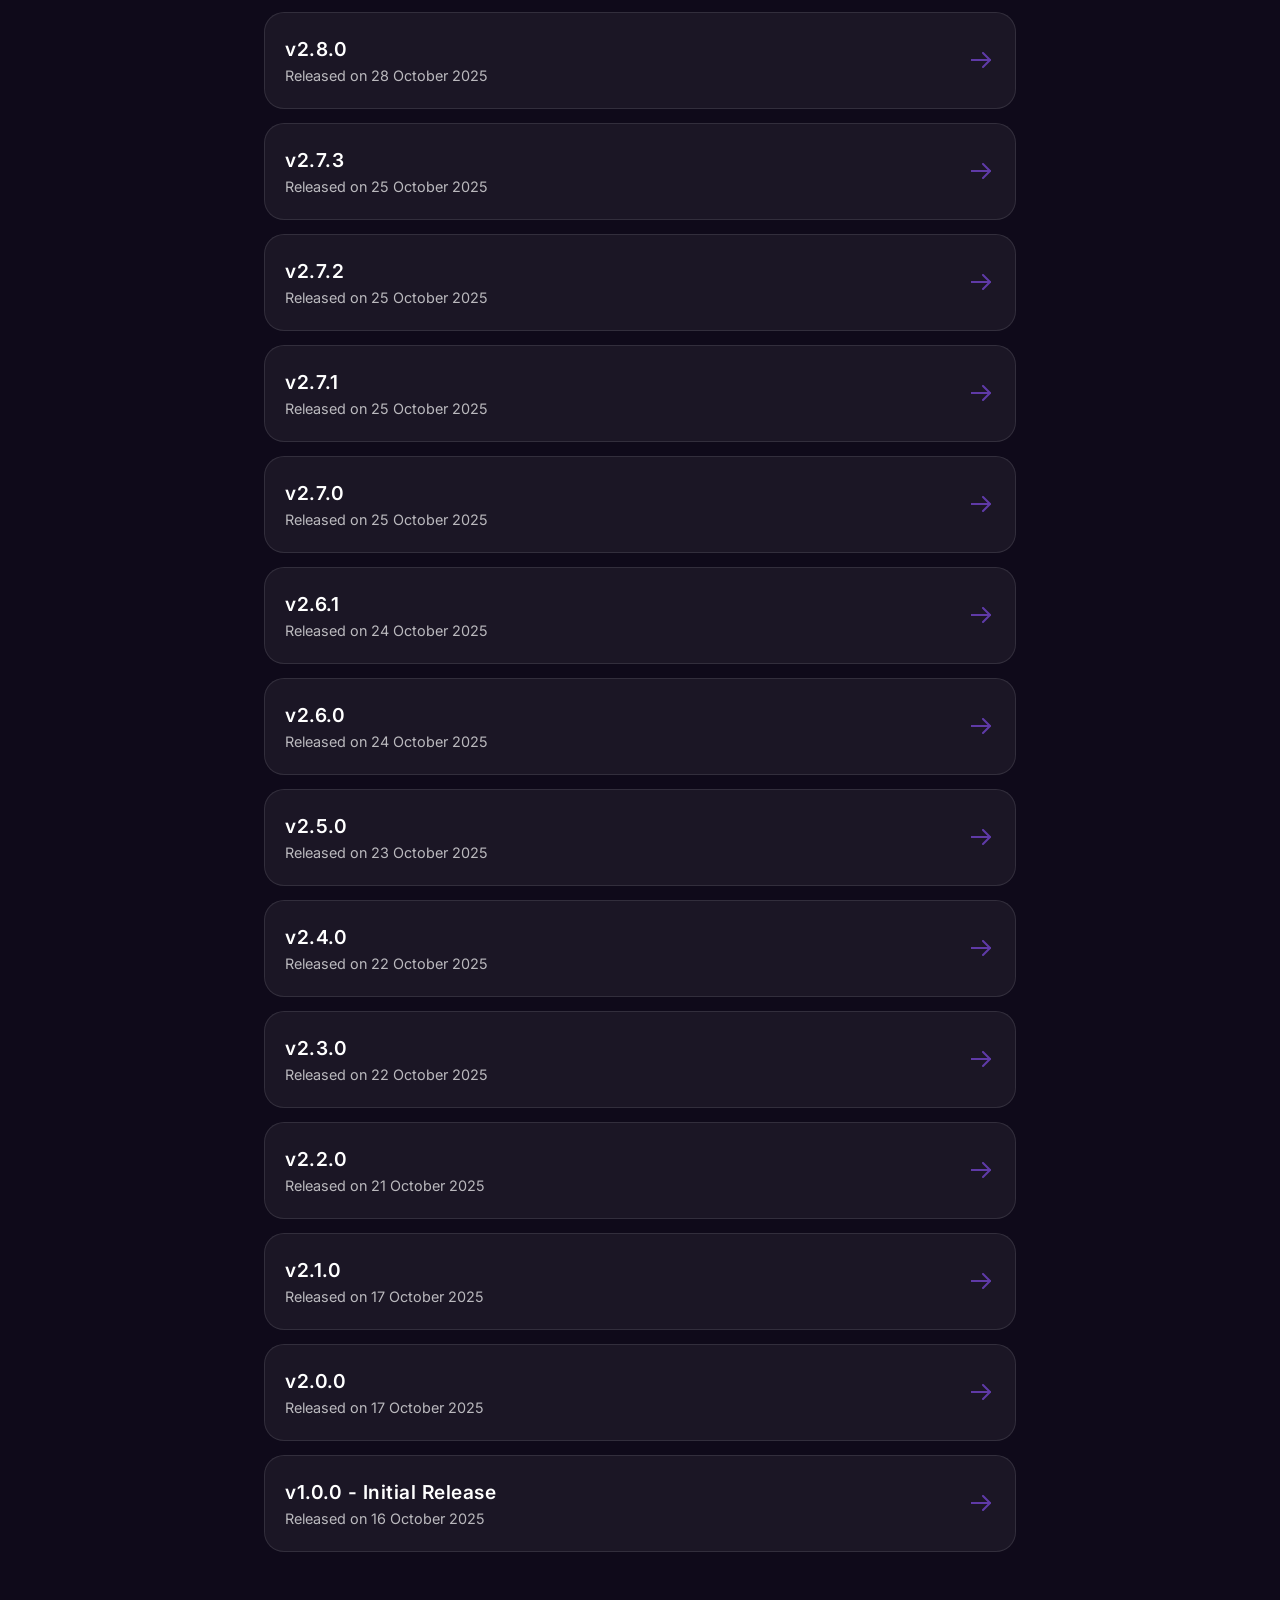
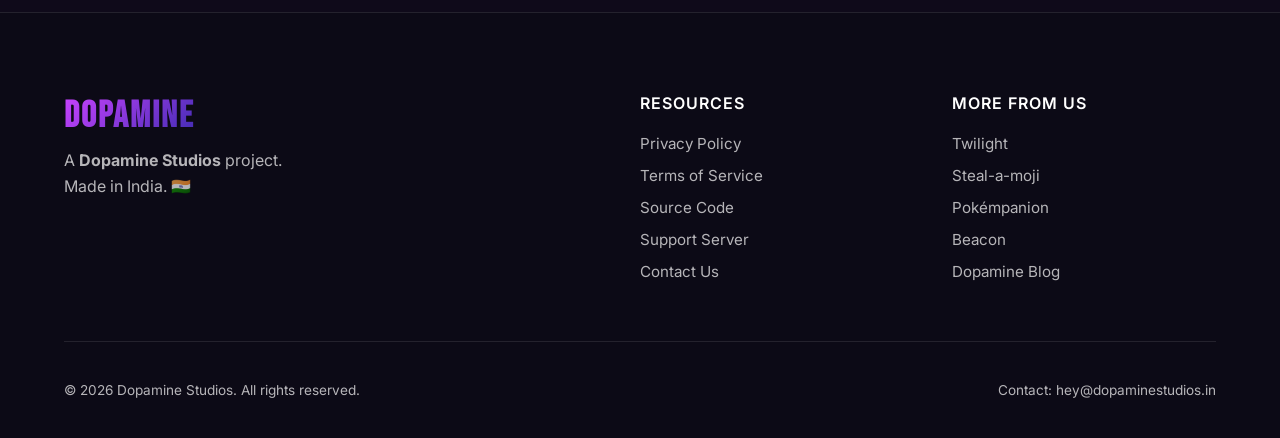
==== commit 71a5731c: "Add v4.5.0 changelogs" ====
--- a/website/changelog.html
+++ b/website/changelog.html
@@ -122,10 +122,10 @@
     <h1>RELEASES</h1>
 
     <div class="changelog-list">
-      <a href="version.html?v=4.4.0" class="version-card">
-        <div class="version-info">
-          <h3>v4.4.0 - The Datadash Update</h3>
-          <p>Released on 17 August 2026</p>
+      <a href="version.html?v=4.5.0" class="version-card">
+        <div class="version-info">
+          <h3>v4.5.0 - Starboard Overhaul</h3>
+          <p>Released on 1 October 2026</p>
         </div>
         <div class="version-action">
         <span class="badge">LATEST</span>
@@ -136,6 +136,18 @@
   </svg>
 </span>
         </div>
+      </a>
+      <a href="version.html?v=4.4.0" class="version-card">
+        <div class="version-info">
+          <h3>v4.4.0 - The Datadash Update</h3>
+          <p>Released on 17 August 2026</p>
+        </div>
+        <span class="arrow">
+  <svg viewBox="0 0 24 24" width="24" height="24" stroke="currentColor" stroke-width="2" fill="none" stroke-linecap="round" stroke-linejoin="round">
+    <line x1="0" y1="12" x2="19" y2="12"></line>
+    <polyline points="12 5 19 12 12 19"></polyline>
+  </svg>
+</span>
       </a>
       <a href="version.html?v=4.3.0" class="version-card">
         <div class="version-info">
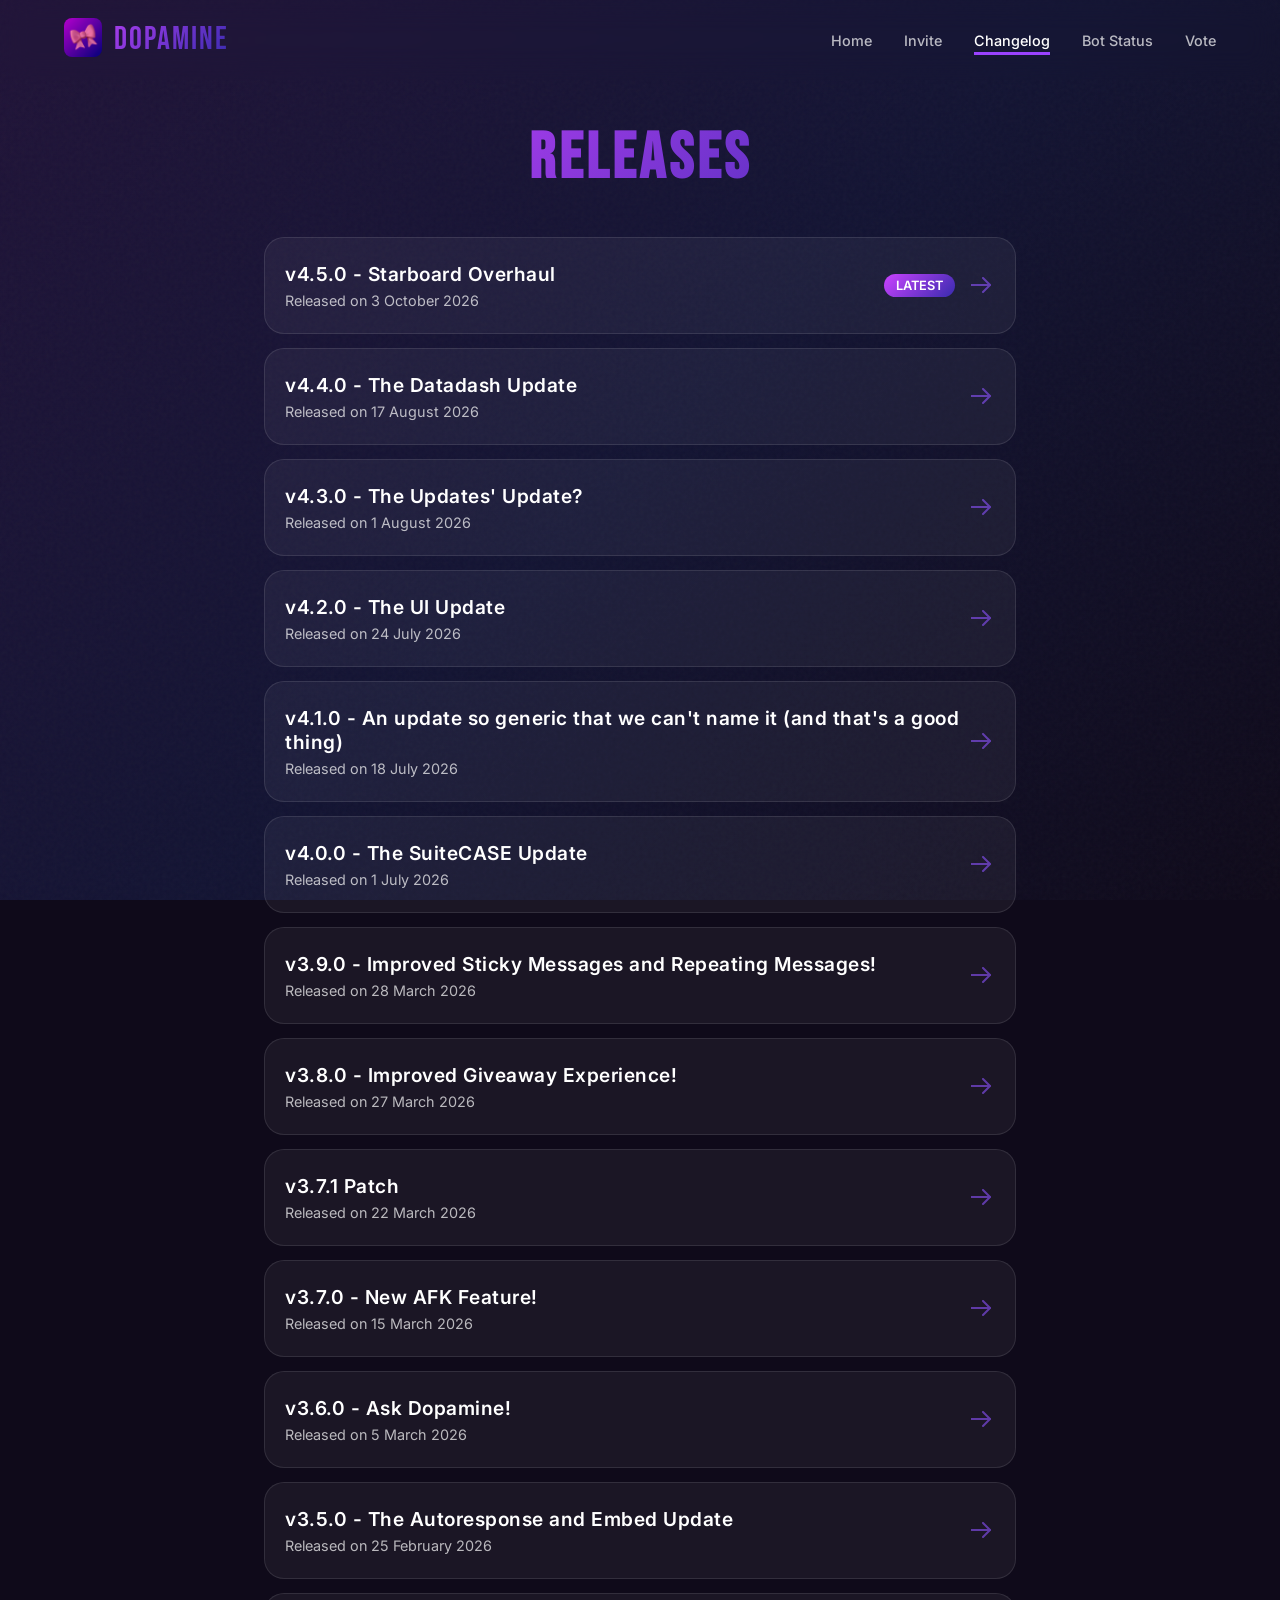
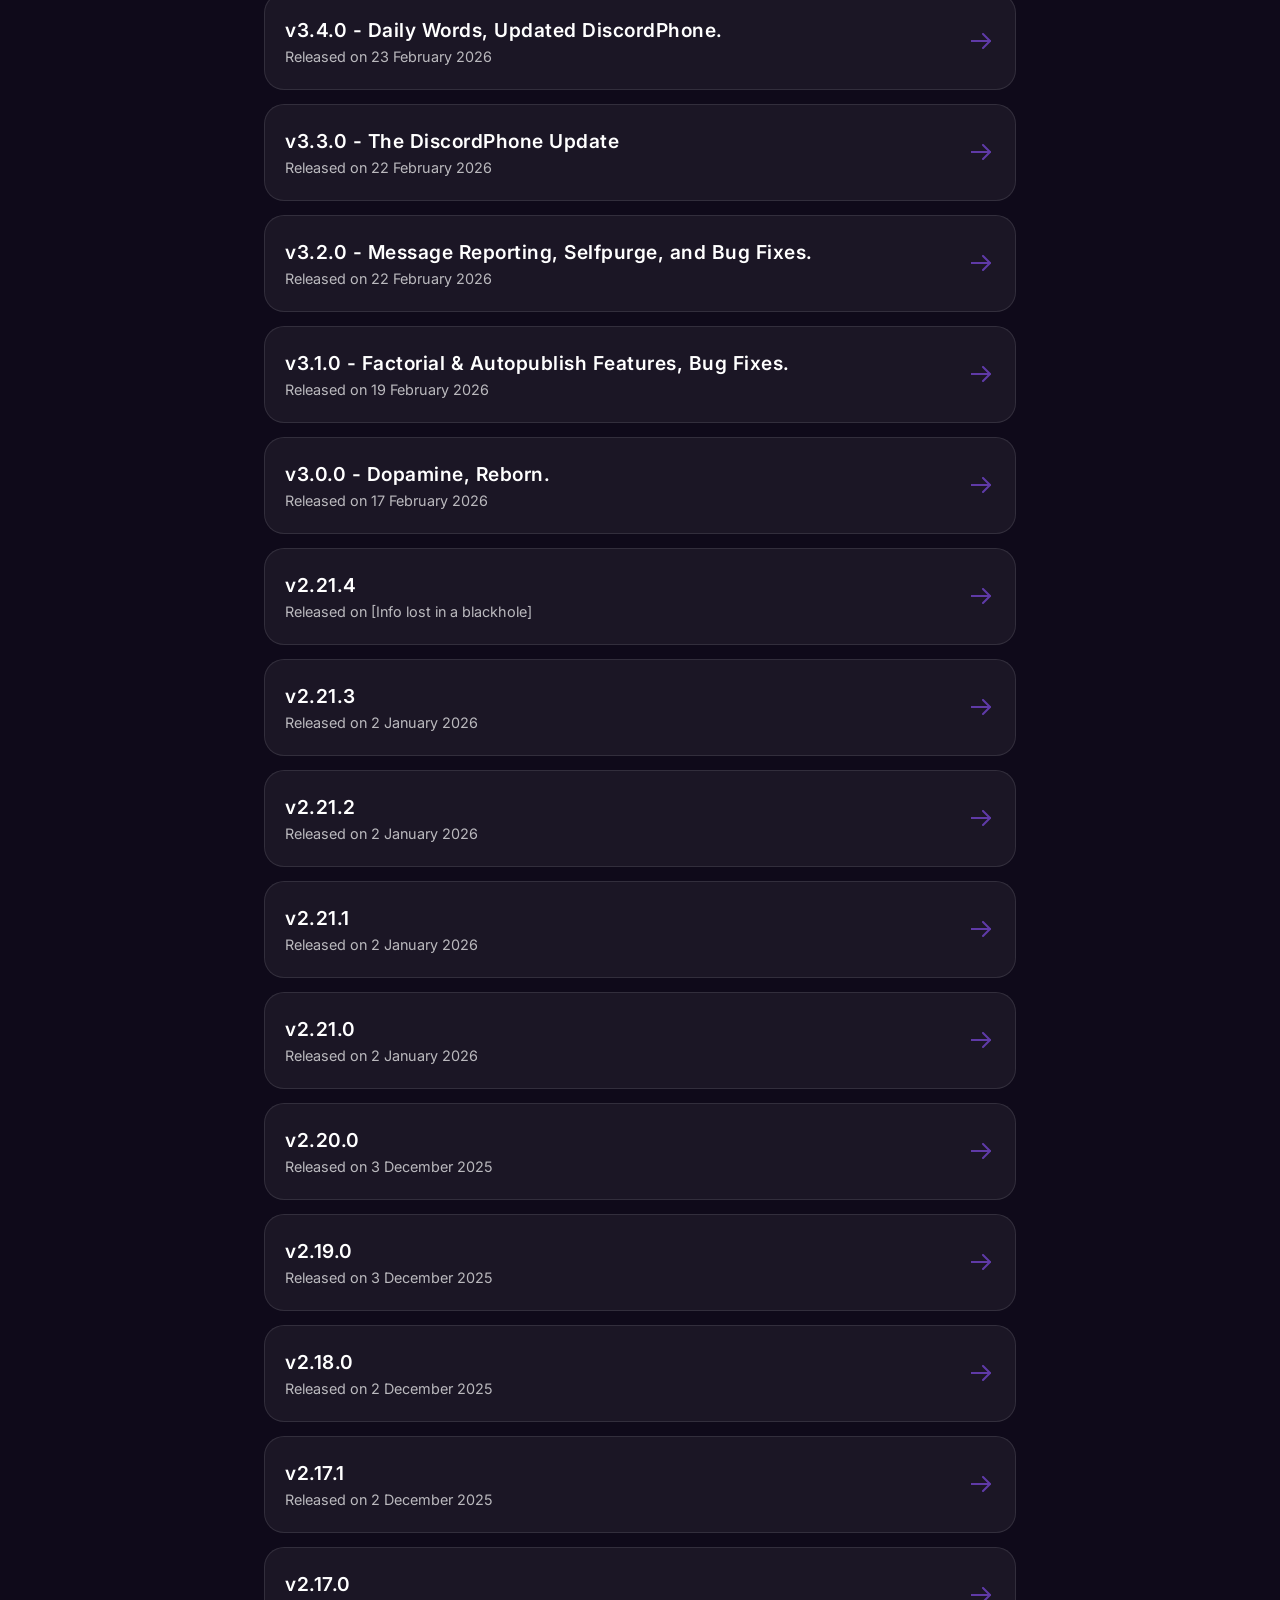
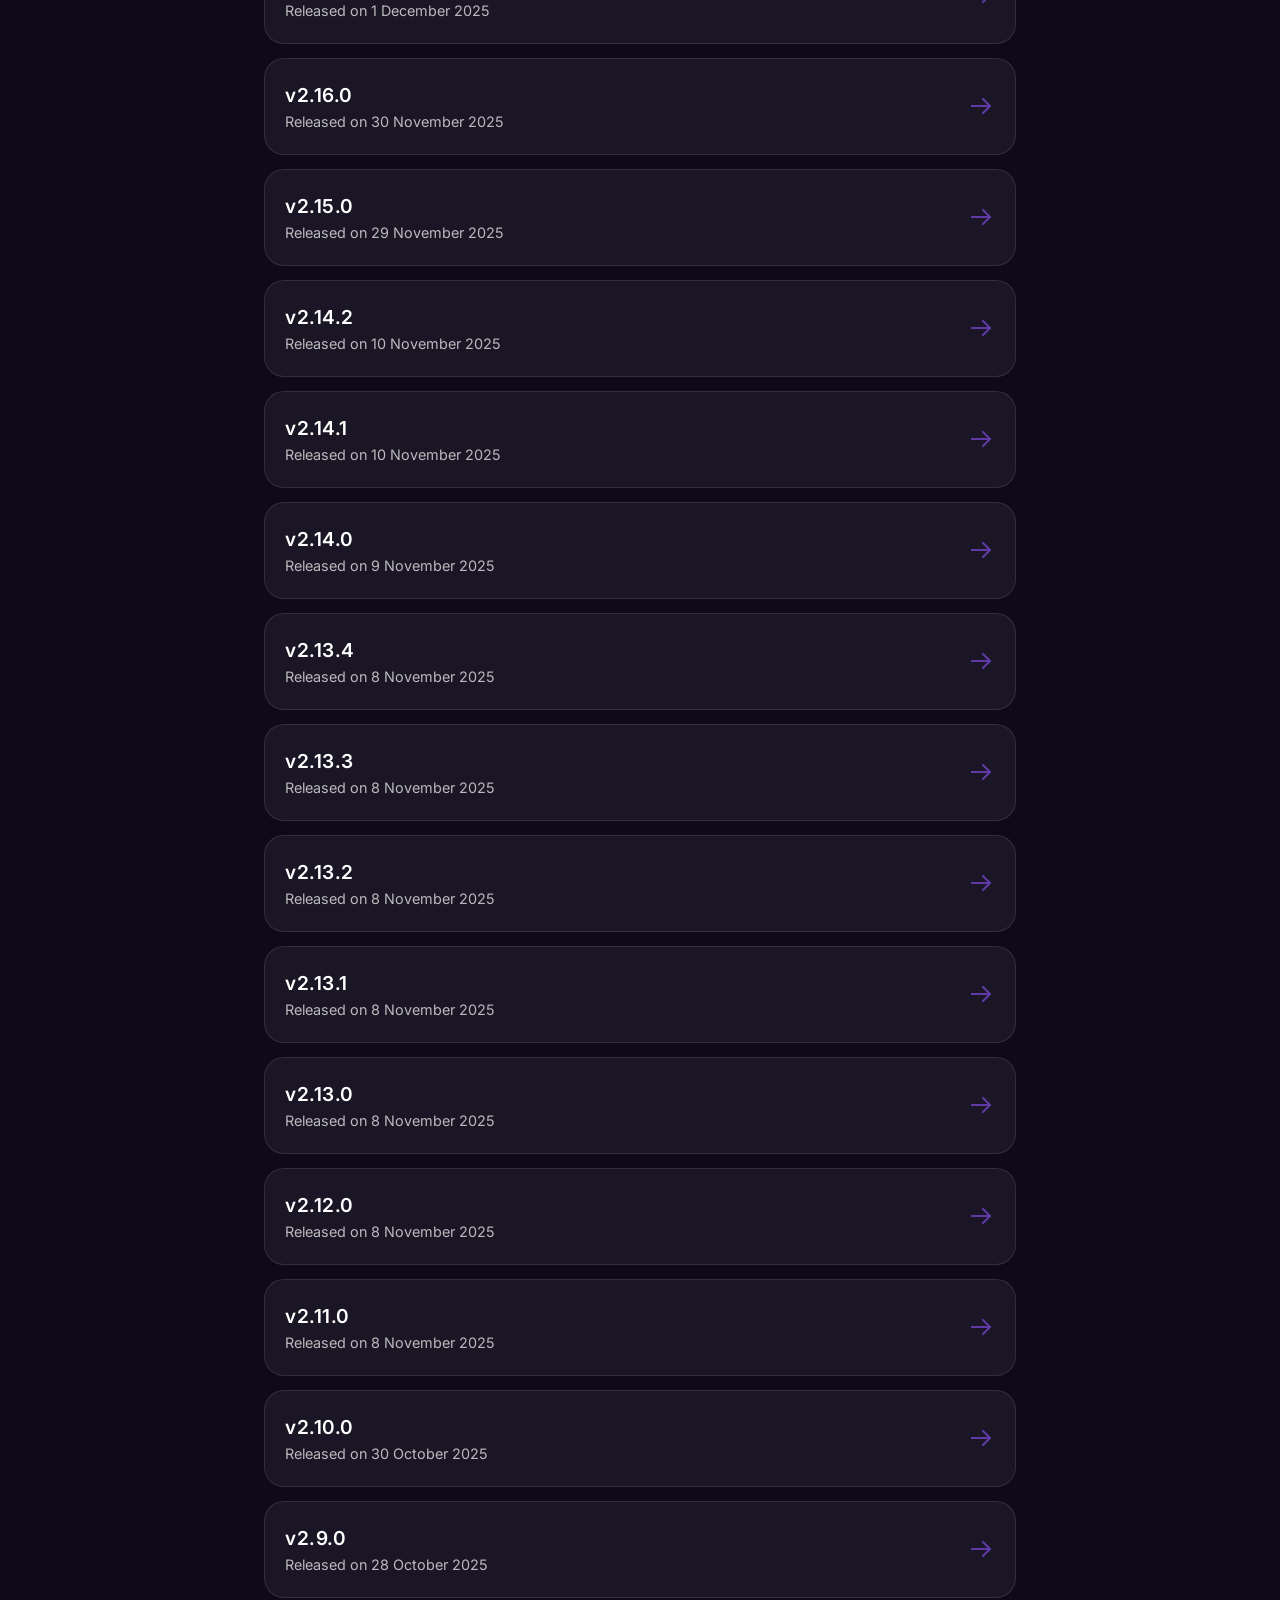
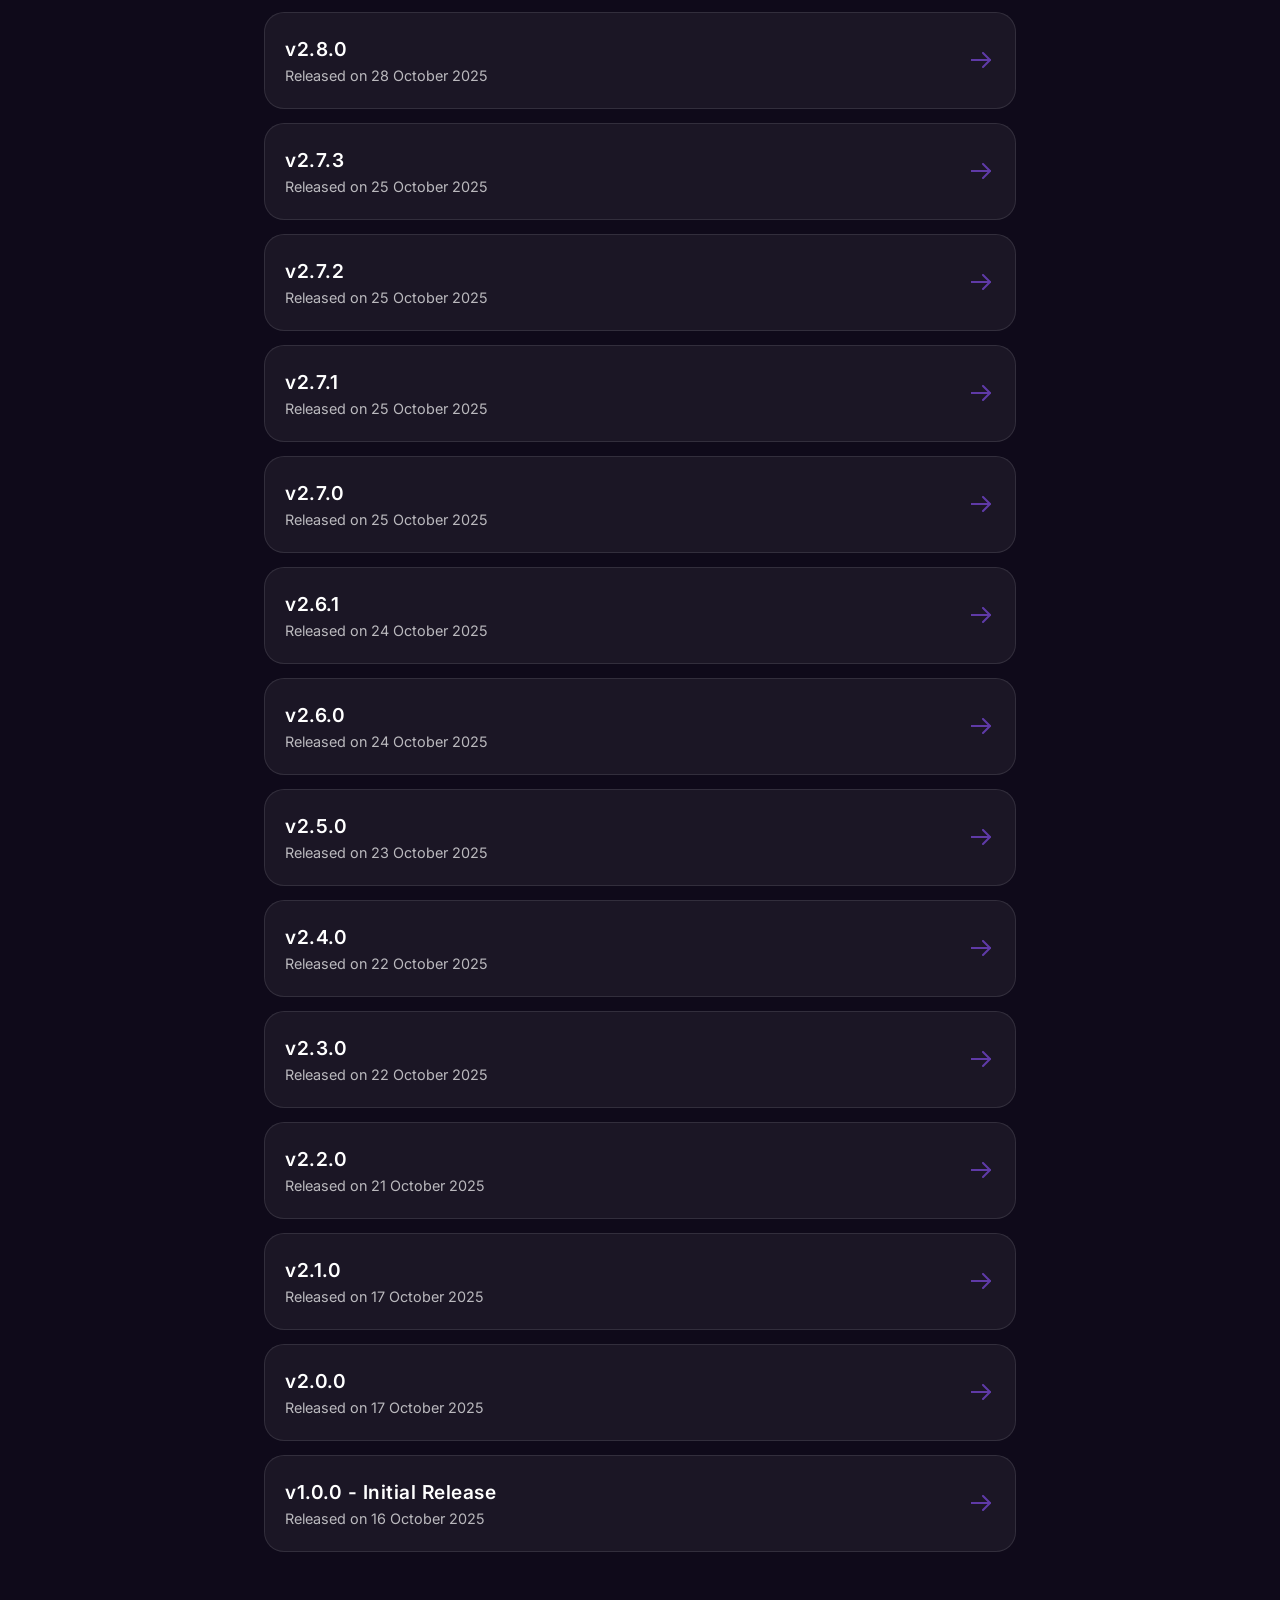
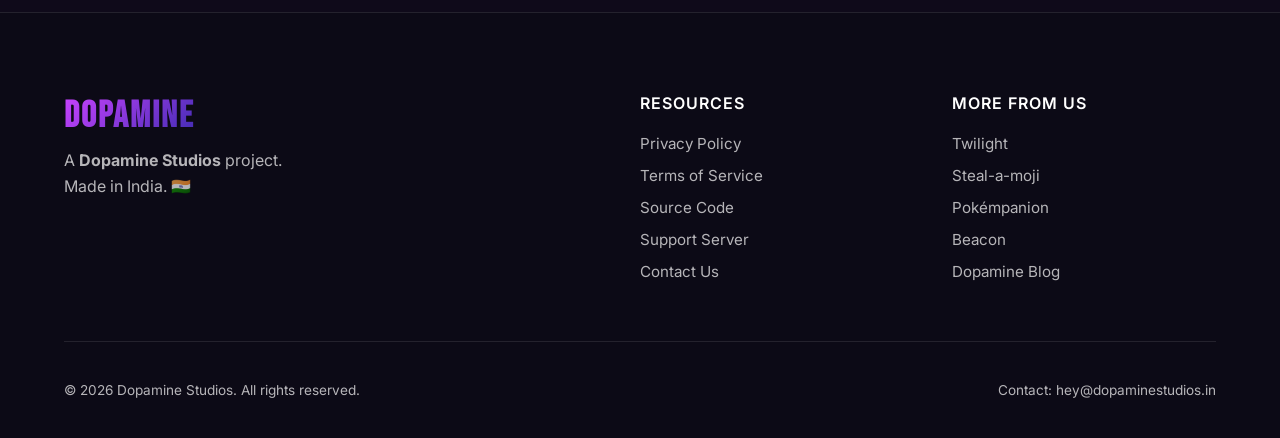
==== commit 8141063a: "Update update date" ====
--- a/website/changelog.html
+++ b/website/changelog.html
@@ -125,7 +125,7 @@
       <a href="version.html?v=4.5.0" class="version-card">
         <div class="version-info">
           <h3>v4.5.0 - Starboard Overhaul</h3>
-          <p>Released on 1 October 2026</p>
+          <p>Released on 3 October 2026</p>
         </div>
         <div class="version-action">
         <span class="badge">LATEST</span>
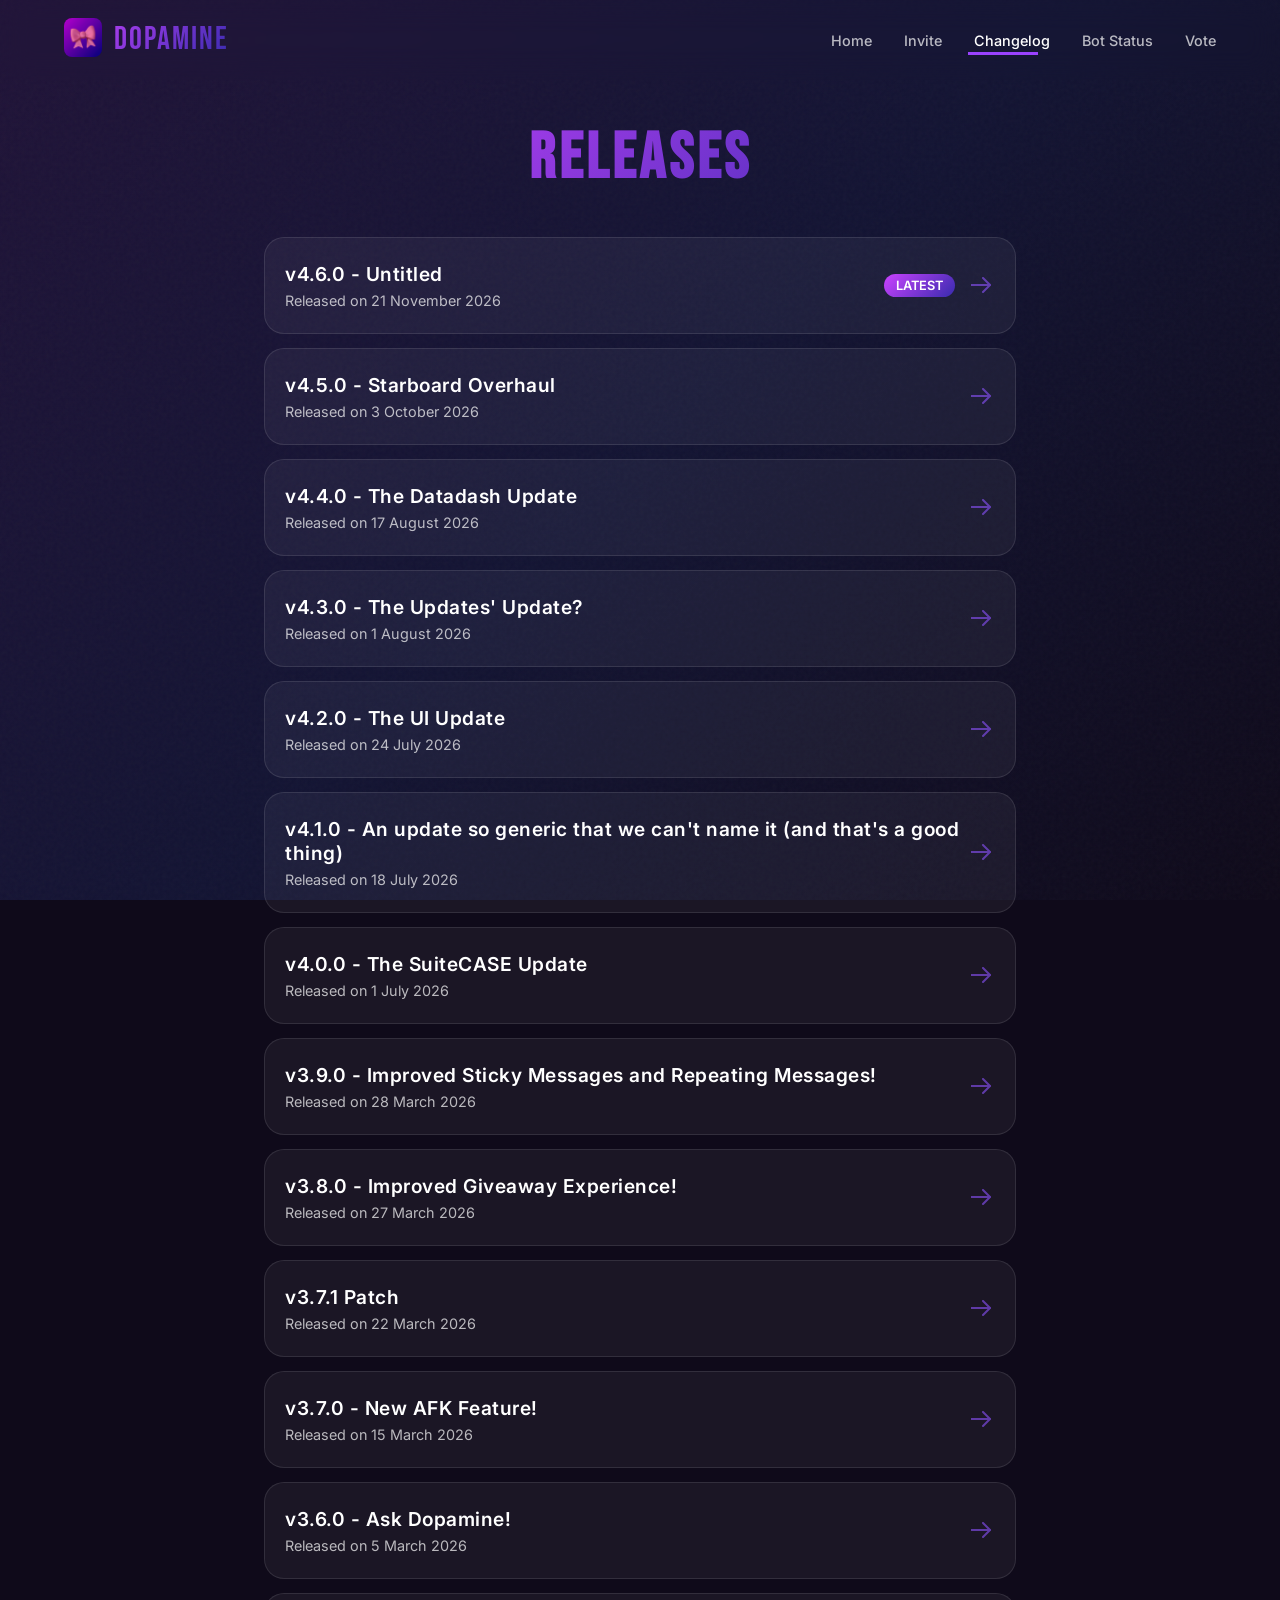
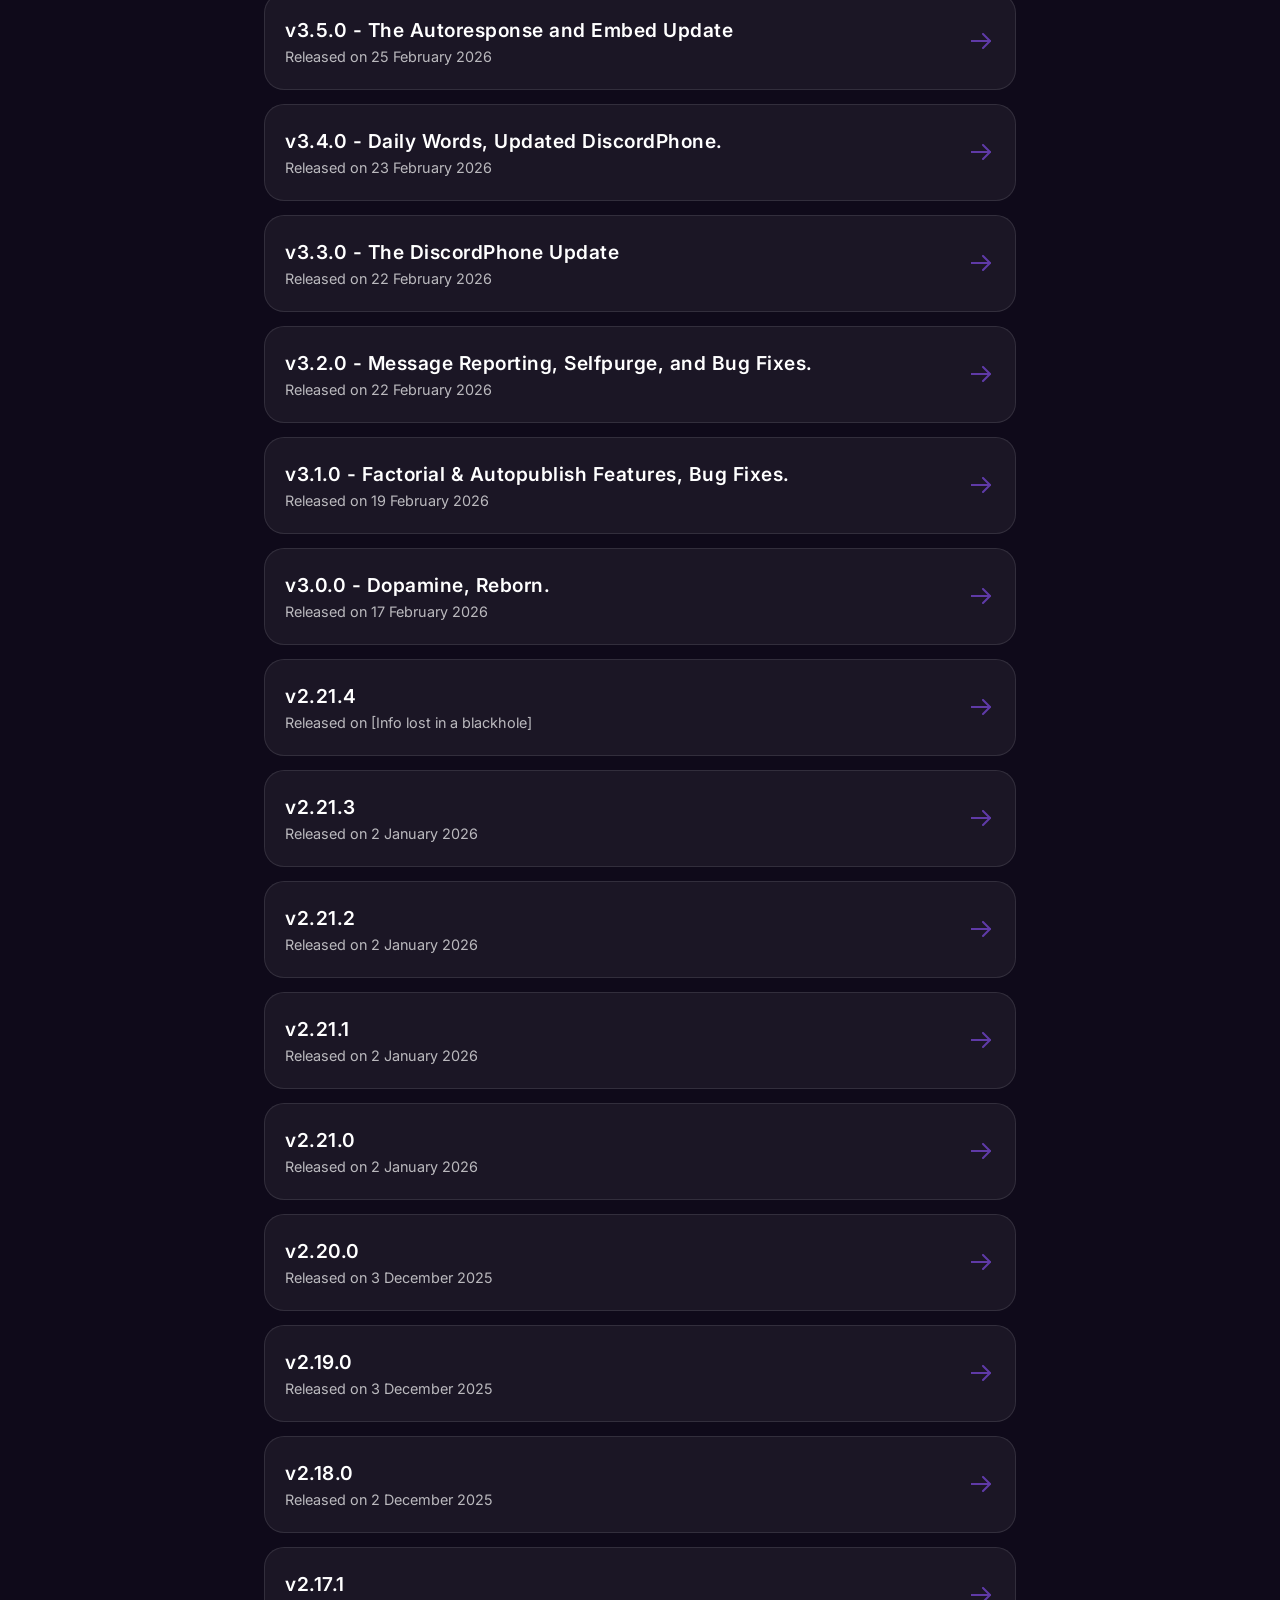
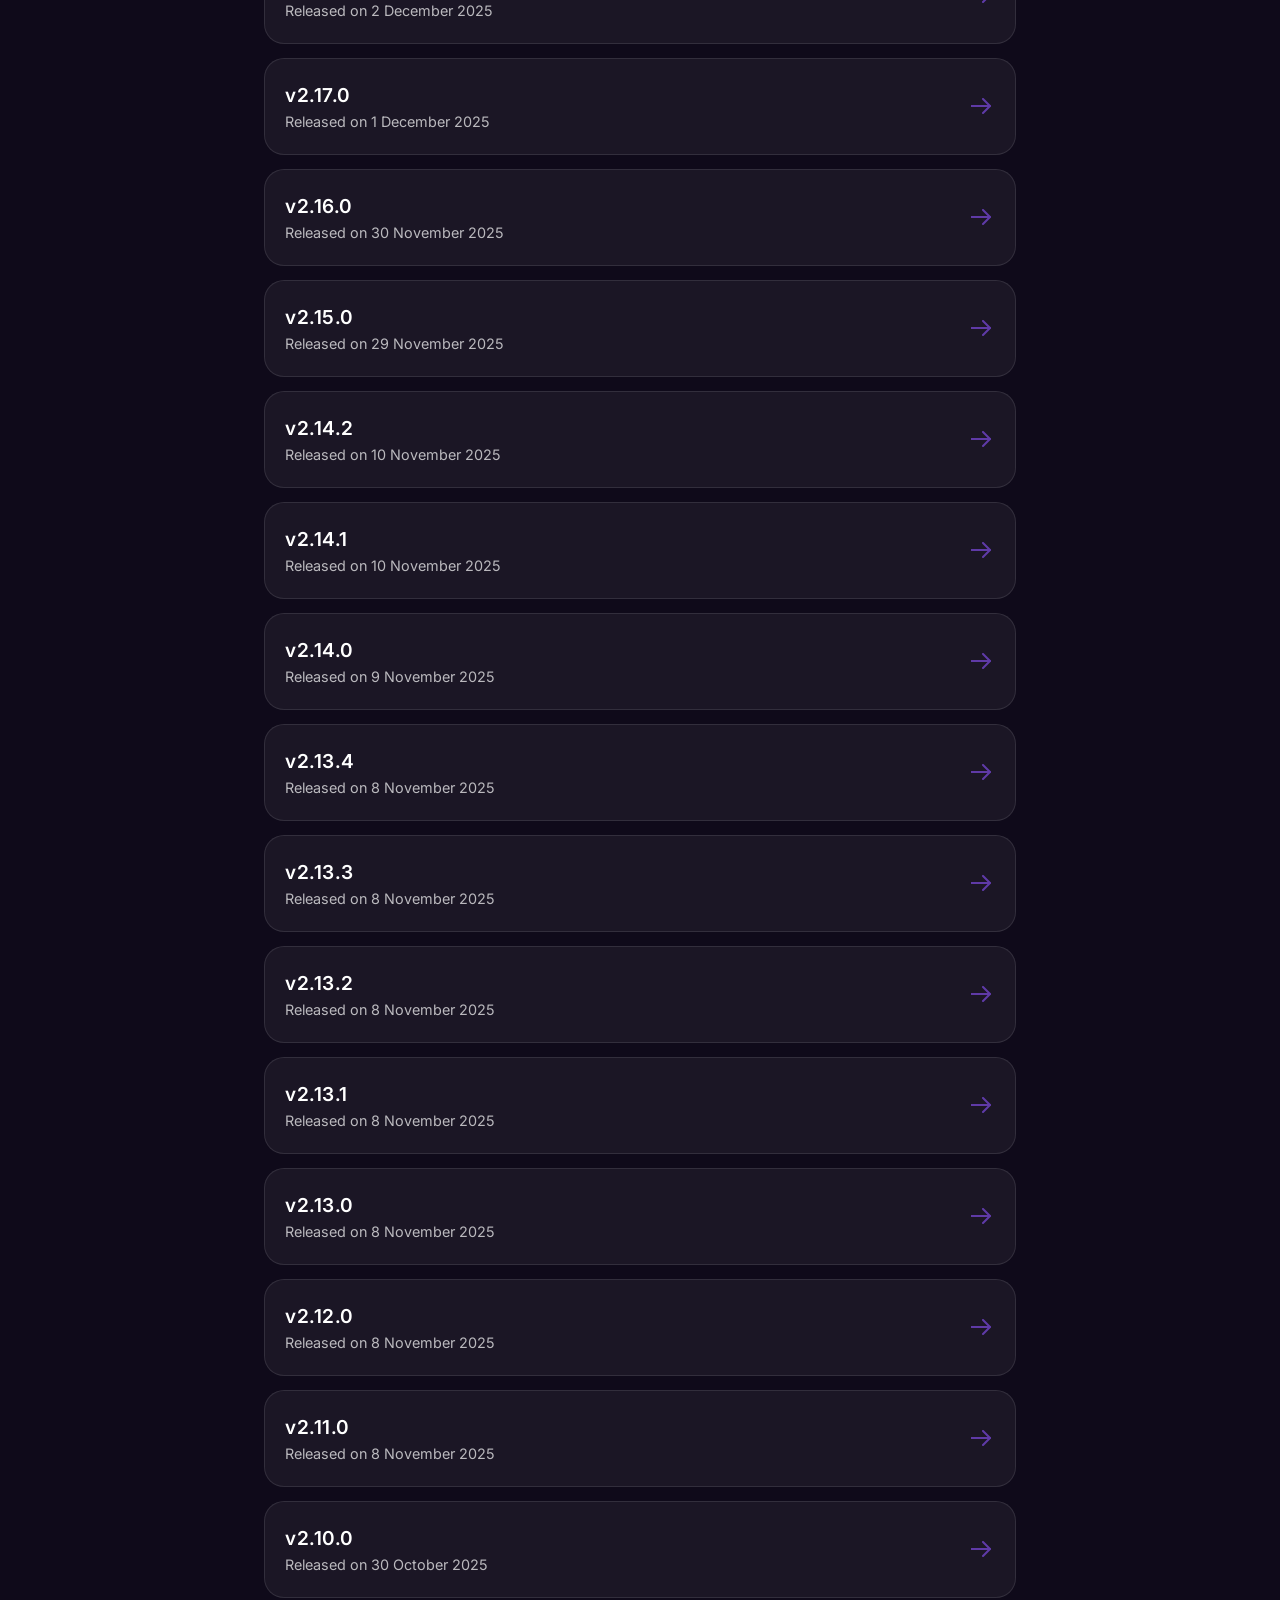
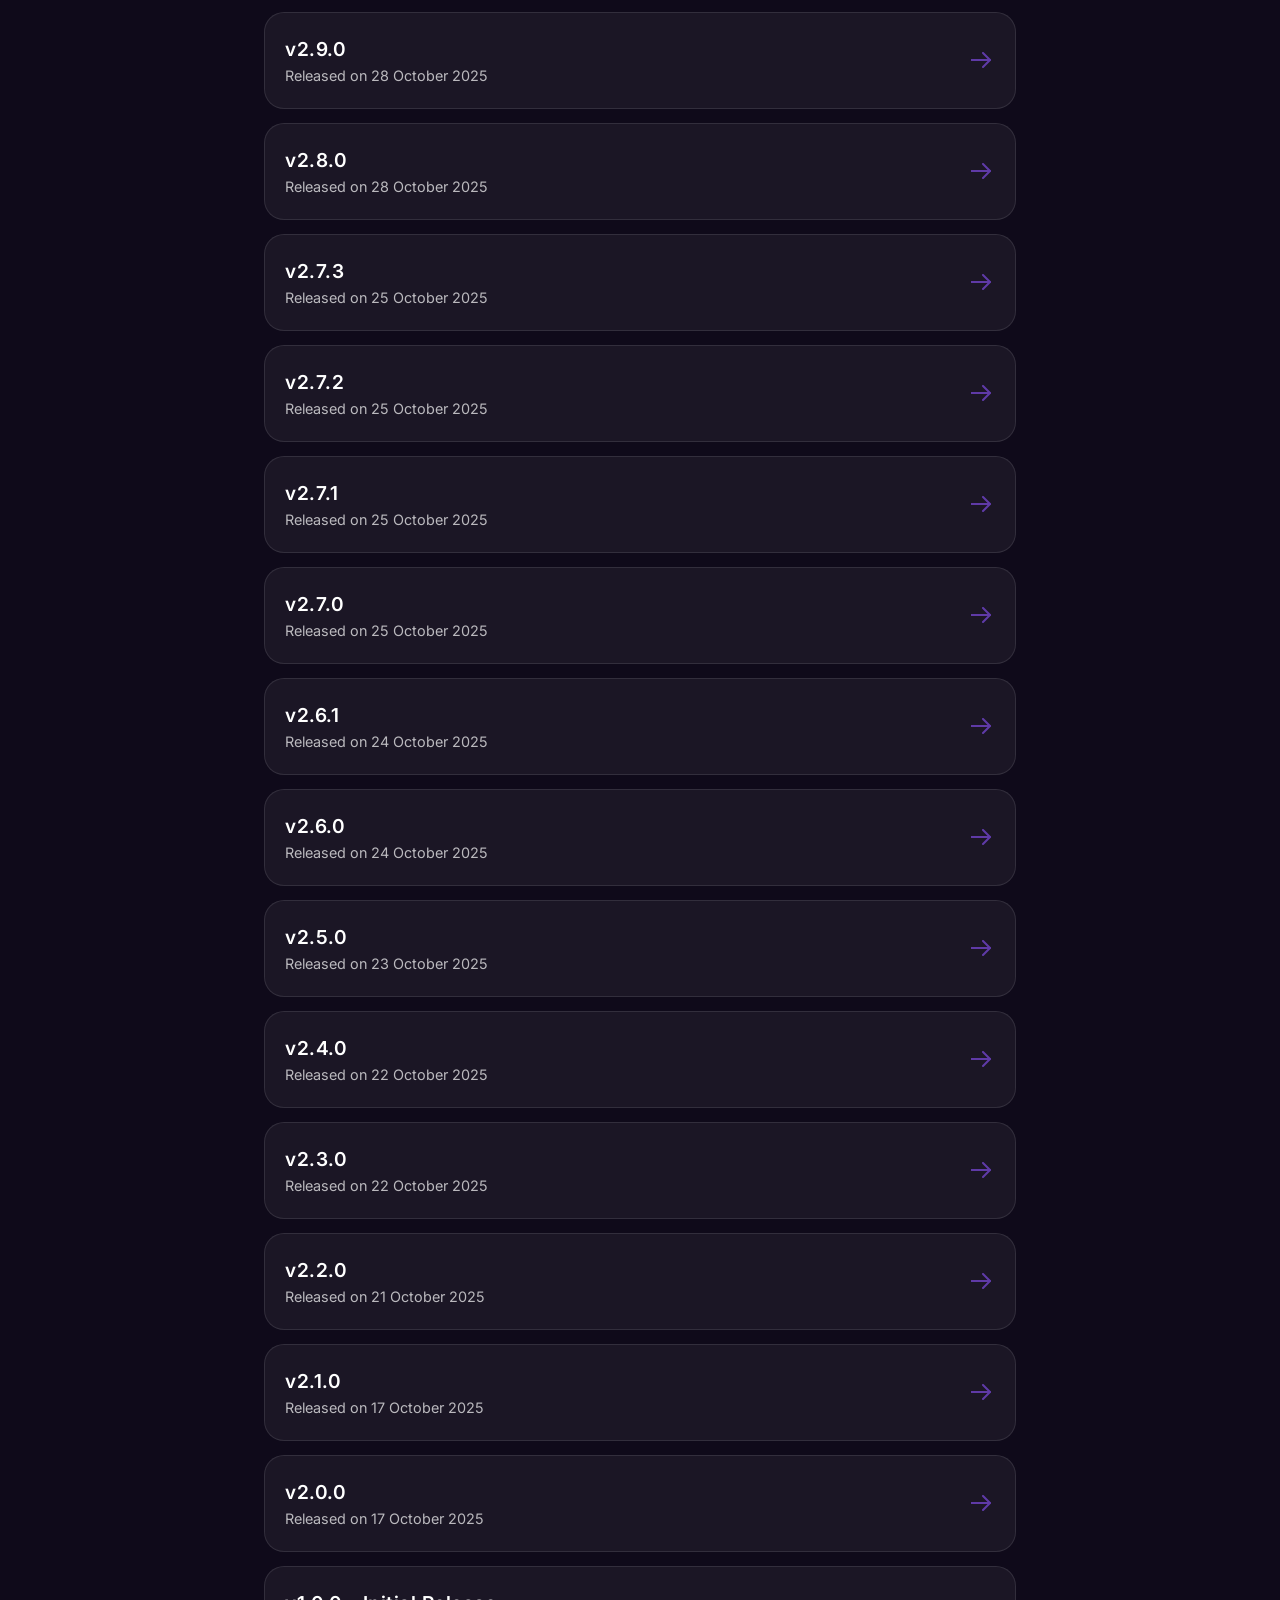
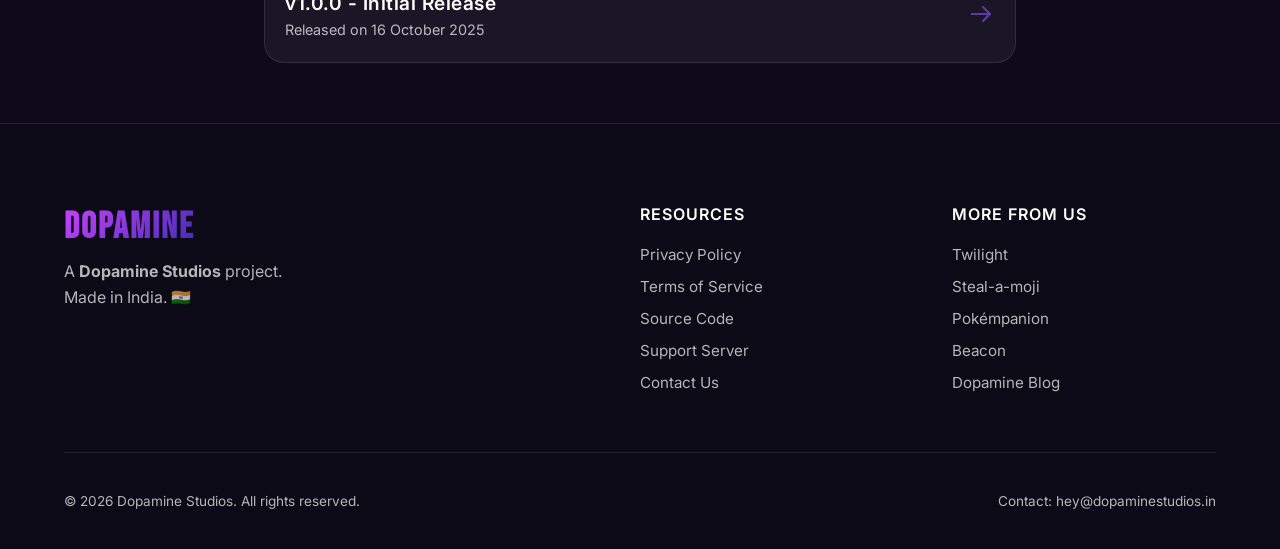
==== commit 4fc8f0fa: "chore: Add v4.6.0 changelog" ====
--- a/website/changelog.html
+++ b/website/changelog.html
@@ -122,10 +122,10 @@
     <h1>RELEASES</h1>
 
     <div class="changelog-list">
-      <a href="version.html?v=4.5.0" class="version-card">
-        <div class="version-info">
-          <h3>v4.5.0 - Starboard Overhaul</h3>
-          <p>Released on 3 October 2026</p>
+      <a href="version.html?v=4.6.0" class="version-card">
+        <div class="version-info">
+          <h3>v4.6.0 - Untitled</h3>
+          <p>Released on 21 November 2026</p>
         </div>
         <div class="version-action">
         <span class="badge">LATEST</span>
@@ -136,6 +136,18 @@
   </svg>
 </span>
         </div>
+      </a>
+      <a href="version.html?v=4.5.0" class="version-card">
+        <div class="version-info">
+          <h3>v4.5.0 - Starboard Overhaul</h3>
+          <p>Released on 3 October 2026</p>
+        </div>
+        <span class="arrow">
+  <svg viewBox="0 0 24 24" width="24" height="24" stroke="currentColor" stroke-width="2" fill="none" stroke-linecap="round" stroke-linejoin="round">
+    <line x1="0" y1="12" x2="19" y2="12"></line>
+    <polyline points="12 5 19 12 12 19"></polyline>
+  </svg>
+</span>
       </a>
       <a href="version.html?v=4.4.0" class="version-card">
         <div class="version-info">
